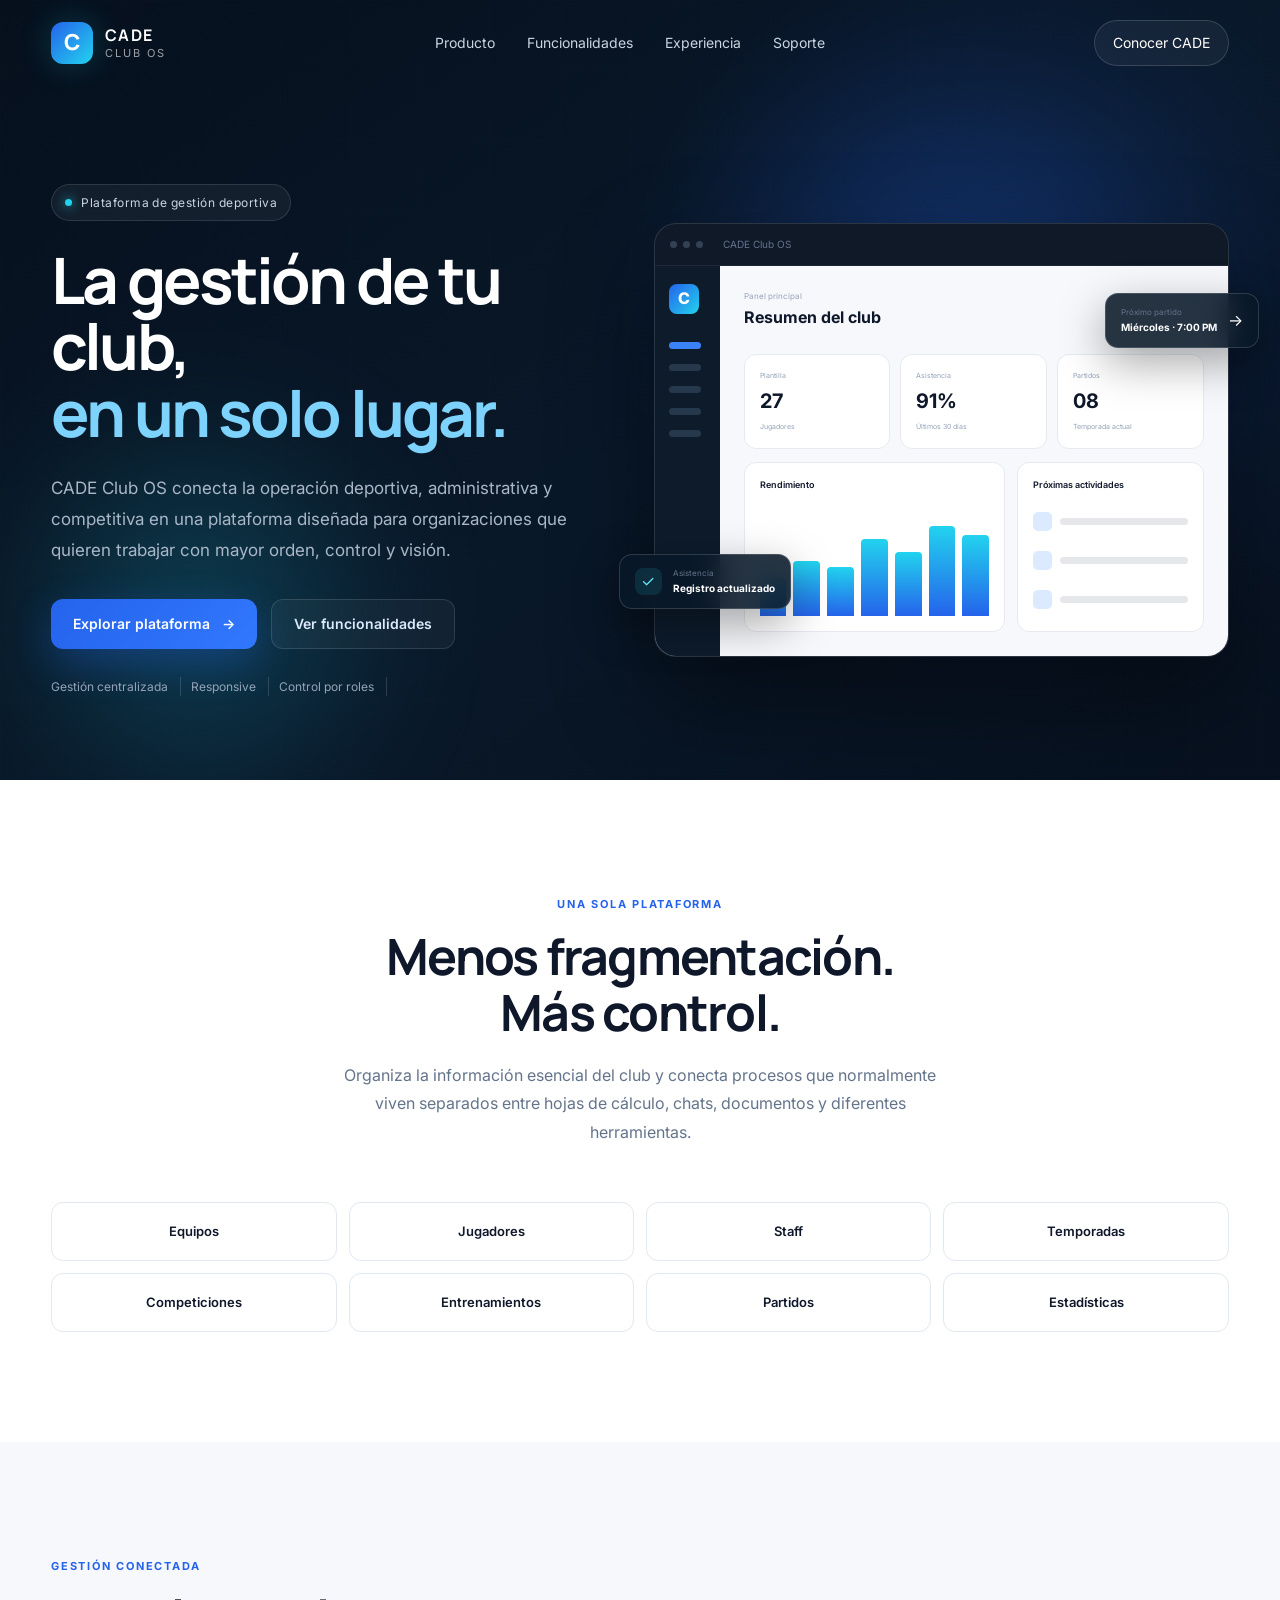
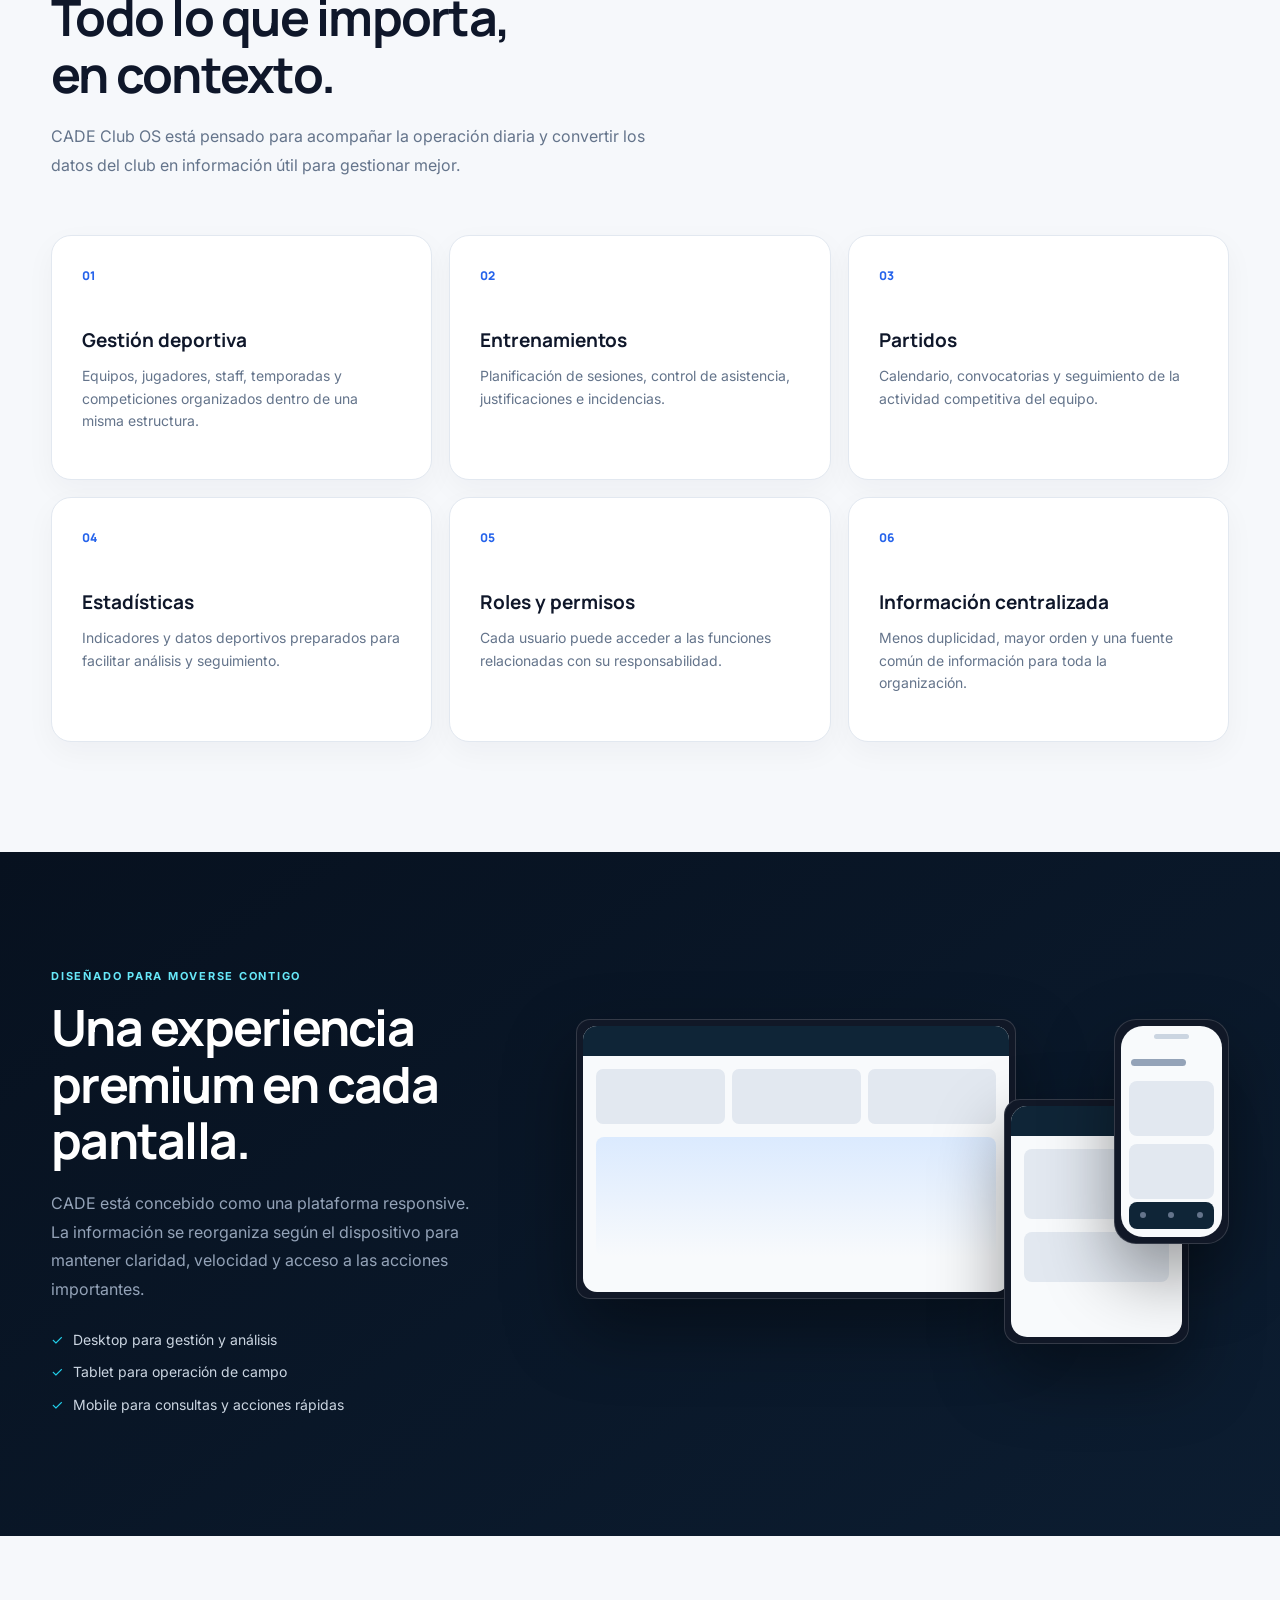
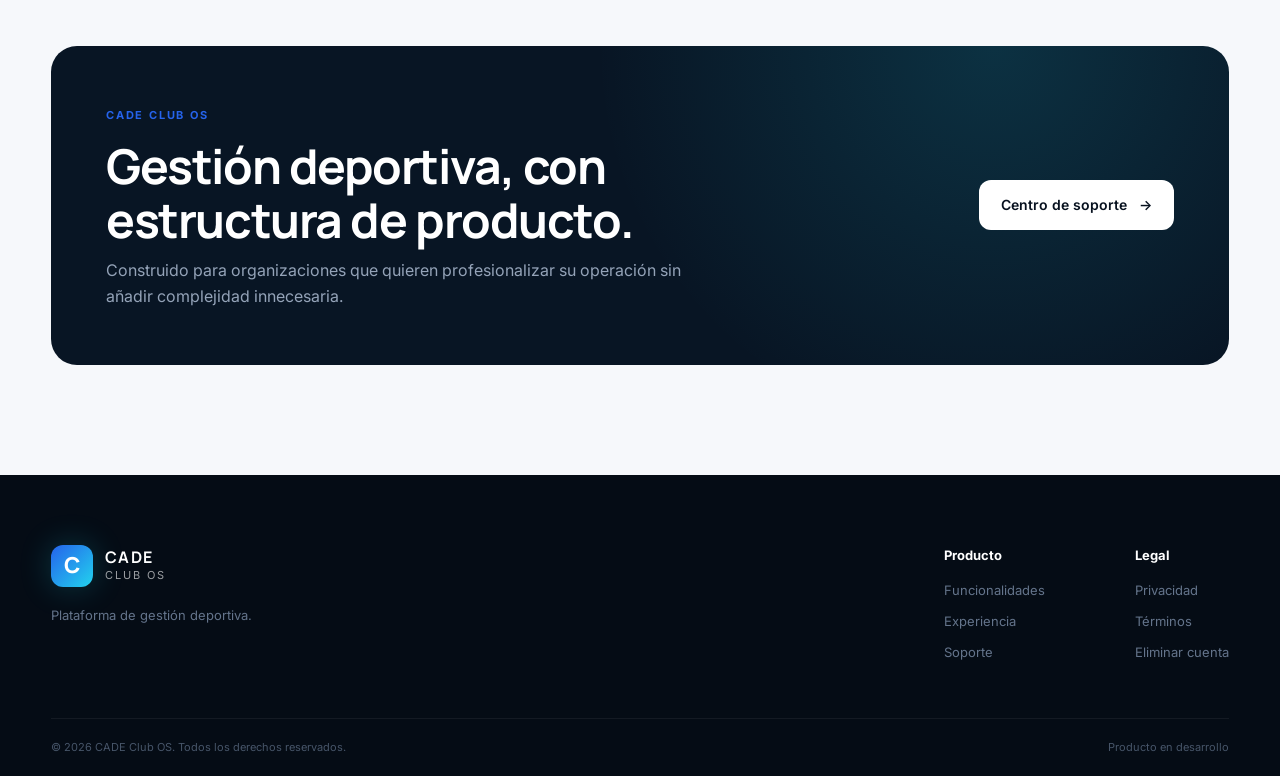
==== index.html @ 205da571 "Create CADE Club OS premium responsive landing page" ====
<!DOCTYPE html>
<html lang="es">

<head>
  <meta charset="UTF-8">
  <meta name="viewport" content="width=device-width, initial-scale=1.0">

  <title>CADE Club OS | Gestión deportiva profesional</title>

  <meta
    name="description"
    content="CADE Club OS centraliza la gestión deportiva, administrativa y operativa de tu club en una sola plataforma."
  >

  <meta name="theme-color" content="#07111F">

  <link rel="preconnect" href="https://fonts.googleapis.com">
  <link rel="preconnect" href="https://fonts.gstatic.com" crossorigin>

  <link
    href="https://fonts.googleapis.com/css2?family=Inter:wght@400;500;600;700&family=Manrope:wght@600;700;800&display=swap"
    rel="stylesheet"
  >

  <link rel="stylesheet" href="assets/css/styles.css">
</head>

<body>

<header class="header">
  <div class="container navbar">

    <a href="index.html" class="brand">
      <div class="brand-icon">C</div>

      <div class="brand-text">
        <strong>CADE</strong>
        <span>Club OS</span>
      </div>
    </a>

    <nav class="nav">
      <a href="#producto">Producto</a>
      <a href="#funciones">Funcionalidades</a>
      <a href="#experiencia">Experiencia</a>
      <a href="support.html">Soporte</a>
    </nav>

    <a href="#producto" class="nav-button">
      Conocer CADE
    </a>

  </div>
</header>

<main>

<section class="hero">

  <div class="hero-glow glow-one"></div>
  <div class="hero-glow glow-two"></div>

  <div class="container hero-grid">

    <div class="hero-copy">

      <div class="badge">
        <span></span>
        Plataforma de gestión deportiva
      </div>

      <h1>
        La gestión de tu club,
        <span>en un solo lugar.</span>
      </h1>

      <p>
        CADE Club OS conecta la operación deportiva,
        administrativa y competitiva en una plataforma
        diseñada para organizaciones que quieren trabajar
        con mayor orden, control y visión.
      </p>

      <div class="hero-actions">

        <a href="#producto" class="button primary">
          Explorar plataforma
          <span>→</span>
        </a>

        <a href="#funciones" class="button secondary">
          Ver funcionalidades
        </a>

      </div>

      <div class="hero-tags">
        <span>Gestión centralizada</span>
        <span>Responsive</span>
        <span>Control por roles</span>
      </div>

    </div>

    <div class="product-preview">

      <div class="preview-window">

        <div class="preview-topbar">
          <div class="window-controls">
            <i></i>
            <i></i>
            <i></i>
          </div>

          <span>CADE Club OS</span>
        </div>

        <div class="preview-app">

          <aside class="preview-sidebar">

            <div class="preview-logo">C</div>

            <span class="preview-nav active"></span>
            <span class="preview-nav"></span>
            <span class="preview-nav"></span>
            <span class="preview-nav"></span>
            <span class="preview-nav"></span>

          </aside>

          <section class="preview-content">

            <div class="preview-header">

              <div>
                <small>Panel principal</small>
                <strong>Resumen del club</strong>
              </div>

              <div class="preview-avatar"></div>

            </div>

            <div class="metrics">

              <article>
                <small>Plantilla</small>
                <strong>27</strong>
                <span>Jugadores</span>
              </article>

              <article>
                <small>Asistencia</small>
                <strong>91%</strong>
                <span>Últimos 30 días</span>
              </article>

              <article>
                <small>Partidos</small>
                <strong>08</strong>
                <span>Temporada actual</span>
              </article>

            </div>

            <div class="preview-panels">

              <article class="chart-panel">

                <div class="panel-title">
                  Rendimiento
                </div>

                <div class="chart-bars">
                  <i style="height:35%"></i>
                  <i style="height:50%"></i>
                  <i style="height:45%"></i>
                  <i style="height:70%"></i>
                  <i style="height:58%"></i>
                  <i style="height:82%"></i>
                  <i style="height:74%"></i>
                </div>

              </article>

              <article class="activity-panel">

                <div class="panel-title">
                  Próximas actividades
                </div>

                <div class="activity-line">
                  <span></span>
                  <div></div>
                </div>

                <div class="activity-line">
                  <span></span>
                  <div></div>
                </div>

                <div class="activity-line">
                  <span></span>
                  <div></div>
                </div>

              </article>

            </div>

          </section>

        </div>

      </div>

      <div class="floating-card floating-one">

        <div class="floating-check">✓</div>

        <div>
          <small>Asistencia</small>
          <strong>Registro actualizado</strong>
        </div>

      </div>

      <div class="floating-card floating-two">

        <div>
          <small>Próximo partido</small>
          <strong>Miércoles · 7:00 PM</strong>
        </div>

        <span>→</span>

      </div>

    </div>

  </div>

</section>

<section class="section light-section" id="producto">

  <div class="container">

    <div class="section-heading center">

      <span class="eyebrow">
        UNA SOLA PLATAFORMA
      </span>

      <h2>
        Menos fragmentación.<br>
        Más control.
      </h2>

      <p>
        Organiza la información esencial del club y conecta
        procesos que normalmente viven separados entre hojas
        de cálculo, chats, documentos y diferentes herramientas.
      </p>

    </div>

    <div class="module-grid">

      <span>Equipos</span>
      <span>Jugadores</span>
      <span>Staff</span>
      <span>Temporadas</span>
      <span>Competiciones</span>
      <span>Entrenamientos</span>
      <span>Partidos</span>
      <span>Estadísticas</span>

    </div>

  </div>

</section>

<section class="section soft-section" id="funciones">

  <div class="container">

    <div class="section-heading">

      <span class="eyebrow">
        GESTIÓN CONECTADA
      </span>

      <h2>
        Todo lo que importa,<br>
        en contexto.
      </h2>

      <p>
        CADE Club OS está pensado para acompañar
        la operación diaria y convertir los datos del club
        en información útil para gestionar mejor.
      </p>

    </div>

    <div class="features">

      <article class="feature">
        <div class="feature-number">01</div>
        <h3>Gestión deportiva</h3>
        <p>
          Equipos, jugadores, staff, temporadas y competiciones
          organizados dentro de una misma estructura.
        </p>
      </article>

      <article class="feature">
        <div class="feature-number">02</div>
        <h3>Entrenamientos</h3>
        <p>
          Planificación de sesiones, control de asistencia,
          justificaciones e incidencias.
        </p>
      </article>

      <article class="feature">
        <div class="feature-number">03</div>
        <h3>Partidos</h3>
        <p>
          Calendario, convocatorias y seguimiento
          de la actividad competitiva del equipo.
        </p>
      </article>


      <article class="feature">
        <div class="feature-number">04</div>
        <h3>Estadísticas</h3>
        <p>
          Indicadores y datos deportivos preparados
          para facilitar análisis y seguimiento.
        </p>
      </article>

      <article class="feature">
        <div class="feature-number">05</div>
        <h3>Roles y permisos</h3>
        <p>
          Cada usuario puede acceder a las funciones
          relacionadas con su responsabilidad.
        </p>
      </article>

      <article class="feature">
        <div class="feature-number">06</div>
        <h3>Información centralizada</h3>
        <p>
          Menos duplicidad, mayor orden y una fuente
          común de información para toda la organización.
        </p>
      </article>

    </div>

  </div>

</section>

<section class="section responsive-section" id="experiencia">

  <div class="container responsive-grid">

    <div class="section-heading dark-heading">

      <span class="eyebrow">
        DISEÑADO PARA MOVERSE CONTIGO
      </span>

      <h2>
        Una experiencia premium
        en cada pantalla.
      </h2>

      <p>
        CADE está concebido como una plataforma responsive.
        La información se reorganiza según el dispositivo
        para mantener claridad, velocidad y acceso
        a las acciones importantes.
      </p>

      <ul class="device-list">
        <li>Desktop para gestión y análisis</li>
        <li>Tablet para operación de campo</li>
        <li>Mobile para consultas y acciones rápidas</li>
      </ul>

    </div>

    <div class="devices">

      <div class="device laptop">
        <div class="screen">

          <div class="screen-top"></div>

          <div class="screen-cards">
            <span></span>
            <span></span>
            <span></span>
          </div>

          <div class="screen-chart"></div>

        </div>
      </div>


      <div class="device tablet">
        <div class="screen">

          <div class="screen-top"></div>

          <div class="tablet-block"></div>
          <div class="tablet-block small"></div>

        </div>
      </div>

      <div class="device phone">
        <div class="screen">

          <div class="phone-notch"></div>

          <div class="phone-title"></div>

          <div class="phone-card"></div>
          <div class="phone-card"></div>

          <div class="phone-nav">
            <i></i>
            <i></i>
            <i></i>
          </div>

        </div>
      </div>

    </div>

  </div>

</section>

<section class="section final-section">

  <div class="container final-card">

    <div>

      <span class="eyebrow">
        CADE CLUB OS
      </span>

      <h2>
        Gestión deportiva,
        con estructura de producto.
      </h2>

      <p>
        Construido para organizaciones que quieren
        profesionalizar su operación sin añadir
        complejidad innecesaria.
      </p>

    </div>

    <a href="support.html" class="button white">
      Centro de soporte
      <span>→</span>
    </a>

  </div>

</section>

</main>


<footer class="footer">

  <div class="container footer-main">

    <div>

      <a href="index.html" class="brand footer-brand">

        <div class="brand-icon">C</div>

        <div class="brand-text">
          <strong>CADE</strong>
          <span>Club OS</span>
        </div>

      </a>

      <p>
        Plataforma de gestión deportiva.
      </p>

    </div>

    <div class="footer-links">

      <div>
        <strong>Producto</strong>

        <a href="#funciones">
          Funcionalidades
        </a>

        <a href="#experiencia">
          Experiencia
        </a>

        <a href="support.html">
          Soporte
        </a>
      </div>

      <div>
        <strong>Legal</strong>

        <a href="privacy.html">
          Privacidad
        </a>

        <a href="terms.html">
          Términos
        </a>

        <a href="delete-account.html">
          Eliminar cuenta
        </a>
      </div>

    </div>

  </div>

  <div class="container footer-bottom">

    <span>
      © <span id="year"></span> CADE Club OS.
      Todos los derechos reservados.
    </span>

    <span>
      Producto en desarrollo
    </span>

  </div>

</footer>


<script src="assets/js/main.js"></script>

</body>
</html>
---- assets/css/styles.css ----
:root {
  --navy: #07111f;
  --navy-2: #0b1728;
  --navy-3: #101f33;

  --blue: #2563eb;
  --blue-light: #3b82f6;
  --cyan: #22d3ee;

  --white: #ffffff;

  --bg: #f7f9fc;
  --bg-soft: #eef3f8;

  --text: #0f172a;
  --muted: #64748b;

  --border: #e2e8f0;

  --container: 1180px;
  --radius: 20px;
}

* {
  box-sizing: border-box;
  margin: 0;
  padding: 0;
}

html {
  scroll-behavior: smooth;
}

body {
  font-family: Inter, sans-serif;
  background: var(--bg);
  color: var(--text);
  line-height: 1.6;
}

a {
  color: inherit;
  text-decoration: none;
}

.container {
  width: min(92%, var(--container));
  margin: 0 auto;
}

.header {
  position: absolute;
  top: 0;
  left: 0;
  width: 100%;
  z-index: 20;
}

.navbar {
  height: 86px;
  display: flex;
  align-items: center;
  justify-content: space-between;
}

.brand {
  display: flex;
  align-items: center;
  gap: 12px;
}

.brand-icon {
  width: 42px;
  height: 42px;
  display: grid;
  place-items: center;
  border-radius: 12px;
  font-family: Manrope, sans-serif;
  font-size: 22px;
  font-weight: 800;
  color: white;
  background: linear-gradient(135deg, var(--blue), var(--cyan));
  box-shadow: 0 0 32px rgba(34, 211, 238, .22);
}

.brand-text {
  display: flex;
  flex-direction: column;
  line-height: 1.05;
}

.brand-text strong {
  font-family: Manrope, sans-serif;
  letter-spacing: .08em;
}

.brand-text span {
  margin-top: 4px;
  font-size: 11px;
  letter-spacing: .18em;
  text-transform: uppercase;
  opacity: .6;
}

.header .brand {
  color: white;
}

.nav {
  display: flex;
  align-items: center;
  gap: 32px;
  color: #cbd5e1;
  font-size: 14px;
}

.nav a {
  transition: color .2s ease;
}

.nav a:hover {
  color: white;
}

.nav-button {
  padding: 11px 18px;
  border: 1px solid rgba(255,255,255,.15);
  border-radius: 999px;
  color: white;
  background: rgba(255,255,255,.05);
  backdrop-filter: blur(10px);
  font-size: 14px;
}

.hero {
  position: relative;
  min-height: 780px;
  display: flex;
  align-items: center;
  overflow: hidden;
  padding-top: 100px;
  color: white;
  background:
    radial-gradient(
      circle at 80% 40%,
      rgba(37,99,235,.13),
      transparent 36%
    ),
    linear-gradient(
      145deg,
      #06101d 0%,
      #091829 55%,
      #07111f 100%
    );
}

.hero::before {
  content: "";
  position: absolute;
  inset: 0;
  opacity: .09;
  background-image:
    linear-gradient(
      rgba(255,255,255,.06) 1px,
      transparent 1px
    ),
    linear-gradient(
      90deg,
      rgba(255,255,255,.06) 1px,
      transparent 1px
    );
  background-size: 70px 70px;
}

.hero-glow {
  position: absolute;
  border-radius: 50%;
  filter: blur(90px);
  opacity: .25;
}

.glow-one {
  width: 400px;
  height: 400px;
  right: 10%;
  top: 15%;
  background: var(--blue);
}

.glow-two {
  width: 260px;
  height: 260px;
  left: 5%;
  bottom: 5%;
  background: var(--cyan);
}

.hero-grid {
  position: relative;
  z-index: 2;
  display: grid;
  grid-template-columns: 1fr 1.08fr;
  gap: 70px;
  align-items: center;
}

.badge {
  width: fit-content;
  display: flex;
  align-items: center;
  gap: 9px;
  margin-bottom: 26px;
  padding: 8px 13px;
  border: 1px solid rgba(255,255,255,.12);
  border-radius: 999px;
  background: rgba(255,255,255,.05);
  color: #cbd5e1;
  font-size: 12px;
  letter-spacing: .04em;
}

.badge span {
  width: 7px;
  height: 7px;
  border-radius: 50%;
  background: var(--cyan);
  box-shadow: 0 0 12px var(--cyan);
}

.hero h1 {
  max-width: 650px;
  font-family: Manrope, sans-serif;
  font-size: clamp(44px, 5vw, 72px);
  line-height: 1.04;
  letter-spacing: -.045em;
}

.hero h1 span {
  display: block;
  color: #7dd3fc;
}

.hero-copy > p {
  max-width: 610px;
  margin-top: 27px;
  color: #a9b7c8;
  font-size: 17px;
  line-height: 1.8;
}

.hero-actions {
  display: flex;
  gap: 14px;
  margin-top: 34px;
}

.button {
  min-height: 50px;
  display: inline-flex;
  align-items: center;
  justify-content: center;
  gap: 12px;
  padding: 0 22px;
  border-radius: 12px;
  font-size: 14px;
  font-weight: 600;
  transition: .25s ease;
}

.button.primary {
  color: white;
  background: linear-gradient(135deg, var(--blue), #3178ff);
  box-shadow: 0 14px 40px rgba(37,99,235,.32);
}

.button.primary:hover {
  transform: translateY(-2px);
}

.button.secondary {
  color: #dbeafe;
  border: 1px solid rgba(255,255,255,.12);
  background: rgba(255,255,255,.04);
}

.hero-tags {
  display: flex;
  flex-wrap: wrap;
  gap: 10px;
  margin-top: 28px;
}

.hero-tags span {
  padding-right: 12px;
  border-right: 1px solid rgba(255,255,255,.15);
  color: #94a3b8;
  font-size: 12px;
}

.product-preview {
  position: relative;
}

.preview-window {
  overflow: hidden;
  border: 1px solid rgba(255,255,255,.12);
  border-radius: 22px;
  background: #0f1928;
  box-shadow: 0 40px 100px rgba(0,0,0,.45);
}

.preview-topbar {
  height: 42px;
  display: flex;
  align-items: center;
  border-bottom: 1px solid rgba(255,255,255,.06);
  color: #64748b;
  font-size: 10px;
}

.window-controls {
  display: flex;
  gap: 6px;
  margin-left: 15px;
  margin-right: 20px;
}

.window-controls i {
  width: 7px;
  height: 7px;
  border-radius: 50%;
  background: #334155;
}

.preview-app {
  display: flex;
  min-height: 390px;
  background: #f6f8fb;
}

.preview-sidebar {
  width: 65px;
  padding: 18px 14px;
  background: #0d1b2b;
}

.preview-logo {
  width: 30px;
  height: 30px;
  display: grid;
  place-items: center;
  margin-bottom: 28px;
  border-radius: 8px;
  color: white;
  font-weight: 800;
  background: linear-gradient(135deg, var(--blue), var(--cyan));
}

.preview-nav {
  display: block;
  width: 32px;
  height: 7px;
  margin: 15px 0;
  border-radius: 5px;
  background: #26384b;
}

.preview-nav.active {
  background: #3b82f6;
}

.preview-content {
  flex: 1;
  padding: 24px;
  color: var(--text);
}

.preview-header {
  display: flex;
  align-items: center;
  justify-content: space-between;
}

.preview-header small {
  display: block;
  color: #94a3b8;
  font-size: 8px;
}

.preview-header strong {
  display: block;
  margin-top: 2px;
  font-size: 16px;
}

.preview-avatar {
  width: 27px;
  height: 27px;
  border-radius: 50%;
  background: #dbeafe;
}

.metrics {
  display: grid;
  grid-template-columns: repeat(3, 1fr);
  gap: 10px;
  margin-top: 24px;
}

.metrics article {
  padding: 15px;
  border: 1px solid #e6eaf0;
  border-radius: 12px;
  background: white;
}

.metrics small,
.metrics span {
  display: block;
  color: #94a3b8;
  font-size: 7px;
}

.metrics strong {
  display: block;
  margin: 4px 0;
  font-size: 20px;
}

.preview-panels {
  display: grid;
  grid-template-columns: 1.4fr 1fr;
  gap: 12px;
  margin-top: 13px;
}

.preview-panels article {
  min-height: 170px;
  padding: 15px;
  border: 1px solid #e6eaf0;
  border-radius: 12px;
  background: white;
}

.panel-title {
  font-size: 9px;
  font-weight: 600;
}

.chart-bars {
  height: 110px;
  display: flex;
  align-items: end;
  gap: 7px;
  margin-top: 14px;
}

.chart-bars i {
  flex: 1;
  border-radius: 4px 4px 0 0;
  background: linear-gradient(to top, #2563eb, #22d3ee);
}

.activity-line {
  display: flex;
  align-items: center;
  gap: 8px;
  margin-top: 20px;
}

.activity-line span {
  width: 19px;
  height: 19px;
  border-radius: 5px;
  background: #dbeafe;
}

.activity-line div {
  flex: 1;
  height: 7px;
  border-radius: 5px;
  background: #e5e7eb;
}

.floating-card {
  position: absolute;
  display: flex;
  align-items: center;
  gap: 11px;
  padding: 12px 15px;
  border: 1px solid rgba(255,255,255,.15);
  border-radius: 13px;
  background: rgba(10,24,40,.88);
  backdrop-filter: blur(14px);
  box-shadow: 0 15px 45px rgba(0,0,0,.35);
}

.floating-card small {
  display: block;
  color: #64748b;
  font-size: 8px;
}

.floating-card strong {
  display: block;
  font-size: 10px;
}

.floating-check {
  width: 27px;
  height: 27px;
  display: grid;
  place-items: center;
  border-radius: 8px;
  color: #67e8f9;
  background: rgba(34,211,238,.12);
}

.floating-one {
  left: -35px;
  bottom: 48px;
}

.floating-two {
  right: -30px;
  top: 70px;
}

.section {
  padding: 110px 0;
}

.light-section {
  background: white;
}

.soft-section {
  background: #f6f8fb;
}

.section-heading {
  max-width: 620px;
}

.section-heading.center {
  margin: 0 auto;
  text-align: center;
}

.eyebrow {
  display: inline-block;
  margin-bottom: 14px;
  color: var(--blue);
  font-size: 11px;
  font-weight: 700;
  letter-spacing: .16em;
}

.section-heading h2 {
  font-family: Manrope, sans-serif;
  font-size: clamp(35px, 4vw, 50px);
  line-height: 1.13;
  letter-spacing: -.035em;
}

.section-heading p {
  margin-top: 20px;
  color: var(--muted);
  font-size: 16px;
  line-height: 1.8;
}

.module-grid {
  display: grid;
  grid-template-columns: repeat(4, 1fr);
  gap: 12px;
  margin-top: 55px;
}

.module-grid span {
  padding: 18px;
  border: 1px solid var(--border);
  border-radius: 12px;
  background: white;
  text-align: center;
  font-size: 13px;
  font-weight: 600;
  transition: .25s ease;
}

.module-grid span:hover {
  transform: translateY(-2px);
  border-color: #cbd5e1;
  box-shadow: 0 10px 25px rgba(15,23,42,.06);
}

.features {
  display: grid;
  grid-template-columns: repeat(3, 1fr);
  gap: 17px;
  margin-top: 55px;
}

.feature {
  min-height: 245px;
  padding: 30px;
  border: 1px solid var(--border);
  border-radius: var(--radius);
  background: white;
  box-shadow: 0 10px 30px rgba(15,23,42,.04);
  transition: .25s ease;
}

.feature:hover {
  transform: translateY(-3px);
  box-shadow: 0 18px 45px rgba(15,23,42,.08);
}

.feature-number {
  margin-bottom: 40px;
  color: var(--blue);
  font-family: Manrope, sans-serif;
  font-size: 12px;
  font-weight: 800;
}

.feature h3 {
  margin-bottom: 10px;
  font-family: Manrope, sans-serif;
  font-size: 19px;
}

.feature p {
  color: var(--muted);
  font-size: 14px;
}

.responsive-section {
  overflow: hidden;
  color: white;
  background: linear-gradient(
    145deg,
    #07111f,
    #0c1d31
  );
}

.responsive-grid {
  display: grid;
  grid-template-columns: .8fr 1.2fr;
  gap: 90px;
  align-items: center;
}

.dark-heading .eyebrow {
  color: #67e8f9;
}

.dark-heading p {
  color: #94a3b8;
}

.device-list {
  margin-top: 25px;
  list-style: none;
}

.device-list li {
  margin: 10px 0;
  color: #cbd5e1;
  font-size: 14px;
}

.device-list li::before {
  content: "✓";
  margin-right: 10px;
  color: #22d3ee;
}

.devices {
  position: relative;
  min-height: 430px;
}

.device {
  position: absolute;
  border: 1px solid rgba(255,255,255,.15);
  background: #111827;
  box-shadow: 0 30px 70px rgba(0,0,0,.4);
}

.device .screen {
  position: absolute;
  inset: 6px;
  overflow: hidden;
  border-radius: inherit;
  background: #f8fafc;
}

.laptop {
  width: 440px;
  height: 280px;
  left: 0;
  top: 40px;
  border-radius: 14px;
}

.tablet {
  width: 185px;
  height: 245px;
  right: 40px;
  top: 120px;
  border-radius: 16px;
}

.phone {
  width: 115px;
  height: 225px;
  right: 0;
  top: 40px;
  border-radius: 22px;
}

.screen-top {
  height: 30px;
  background: #0f2537;
}

.screen-cards {
  display: flex;
  gap: 7px;
  padding: 13px;
}

.screen-cards span {
  flex: 1;
  height: 55px;
  border-radius: 7px;
  background: #e2e8f0;
}

.screen-chart {
  height: 120px;
  margin: 0 13px;
  border-radius: 8px;
  background: linear-gradient(
    180deg,
    #dbeafe,
    #f8fafc
  );
}

.tablet-block {
  height: 70px;
  margin: 13px;
  border-radius: 8px;
  background: #e2e8f0;
}

.tablet-block.small {
  height: 50px;
}

.phone-notch {
  width: 35px;
  height: 5px;
  margin: 8px auto 20px;
  border-radius: 10px;
  background: #cbd5e1;
}

.phone-title {
  width: 55px;
  height: 7px;
  margin: 0 10px 15px;
  border-radius: 5px;
  background: #94a3b8;
}

.phone-card {
  height: 55px;
  margin: 8px;
  border-radius: 8px;
  background: #e2e8f0;
}

.phone-nav {
  position: absolute;
  left: 8px;
  right: 8px;
  bottom: 8px;
  height: 27px;
  display: flex;
  align-items: center;
  justify-content: space-around;
  border-radius: 8px;
  background: #0f2537;
}

.phone-nav i {
  width: 6px;
  height: 6px;
  border-radius: 50%;
  background: #64748b;
}

.final-section {
  background: #f6f8fb;
}

.final-card {
  min-height: 300px;
  display: flex;
  align-items: center;
  justify-content: space-between;
  gap: 50px;
  padding: 55px;
  border-radius: 26px;
  color: white;
  background:
    radial-gradient(
      circle at 80% 0%,
      rgba(34,211,238,.15),
      transparent 40%
    ),
    #081524;
}

.final-card h2 {
  max-width: 650px;
  margin-bottom: 12px;
  font-family: Manrope, sans-serif;
  font-size: clamp(32px, 4vw, 48px);
  line-height: 1.12;
  letter-spacing: -.03em;
}

.final-card p {
  max-width: 600px;
  color: #94a3b8;
}

.button.white {
  background: white;
  color: var(--navy);
}

.footer {
  padding-top: 70px;
  color: #cbd5e1;
  background: #050c15;
}

.footer-main {
  display: flex;
  justify-content: space-between;
  padding-bottom: 55px;
}

.footer-brand {
  color: white;
}

.footer-main p {
  margin-top: 18px;
  color: #64748b;
  font-size: 13px;
}

.footer-links {
  display: flex;
  gap: 90px;
}

.footer-links div {
  display: flex;
  flex-direction: column;
  gap: 10px;
}

.footer-links strong {
  margin-bottom: 5px;
  color: white;
  font-size: 13px;
}

.footer-links a {
  color: #64748b;
  font-size: 13px;
}

.footer-links a:hover {
  color: white;
}

.footer-bottom {
  display: flex;
  justify-content: space-between;
  padding: 20px 0;
  border-top: 1px solid rgba(255,255,255,.06);
  color: #475569;
  font-size: 11px;
}

@media (max-width: 950px) {

  .nav {
    display: none;
  }

  .hero {
    padding-top: 150px;
    padding-bottom: 90px;
  }

  .hero-grid {
    grid-template-columns: 1fr;
    gap: 75px;
  }

  .hero-copy {
    text-align: center;
  }

  .hero-copy .badge {
    margin-left: auto;
    margin-right: auto;
  }

  .hero-copy > p {
    margin-left: auto;
    margin-right: auto;
  }

  .hero-actions,
  .hero-tags {
    justify-content: center;
  }

  .product-preview {
    width: 100%;
    max-width: 700px;
    margin: 0 auto;
  }

  .module-grid {
    grid-template-columns: repeat(2, 1fr);
  }

  .features {
    grid-template-columns: repeat(2, 1fr);
  }

  .responsive-grid {
    grid-template-columns: 1fr;
    gap: 60px;
  }

  .devices {
    width: 100%;
    max-width: 650px;
    margin: 0 auto;
  }
}

@media (max-width: 650px) {

  .navbar {
    height: 76px;
  }

  .nav-button {
    display: none;
  }

  .hero {
    min-height: auto;
    padding-top: 125px;
    padding-bottom: 75px;
  }

  .hero h1 {
    font-size: 44px;
  }

  .hero-copy > p {
    font-size: 15px;
  }

  .hero-actions {
    flex-direction: column;
  }

  .button {
    width: 100%;
  }

  .hero-tags span {
    border-right: 0;
  }

  .preview-app {
    min-height: 330px;
  }

  .preview-sidebar {
    width: 48px;
    padding: 14px 8px;
  }

  .preview-content {
    padding: 14px;
  }

  .metrics {
    grid-template-columns: repeat(2, 1fr);
  }

  .metrics article:last-child {
    display: none;
  }

  .preview-panels {
    grid-template-columns: 1fr;
  }

  .activity-panel {
    display: none;
  }

  .floating-card {
    display: none;
  }

  .section {
    padding: 80px 0;
  }

  .section-heading h2 {
    font-size: 35px;
  }

  .module-grid {
    grid-template-columns: 1fr 1fr;
  }

  .module-grid span {
    padding: 14px 8px;
    font-size: 11px;
  }

  .features {
    grid-template-columns: 1fr;
  }

  .feature {
    min-height: auto;
  }

  .feature-number {
    margin-bottom: 25px;
  }

  .devices {
    min-height: 350px;
    transform: scale(.8);
    transform-origin: top center;
  }

  .laptop {
    left: -40px;
  }

  .tablet {
    right: -25px;
  }

  .phone {
    right: -45px;
  }

  .final-card {
    flex-direction: column;
    align-items: flex-start;
    padding: 38px 28px;
  }

  .footer-main {
    flex-direction: column;
    gap: 45px;
  }

  .footer-links {
    gap: 55px;
  }

  .footer-bottom {
    flex-direction: column;
    gap: 8px;
  }
}
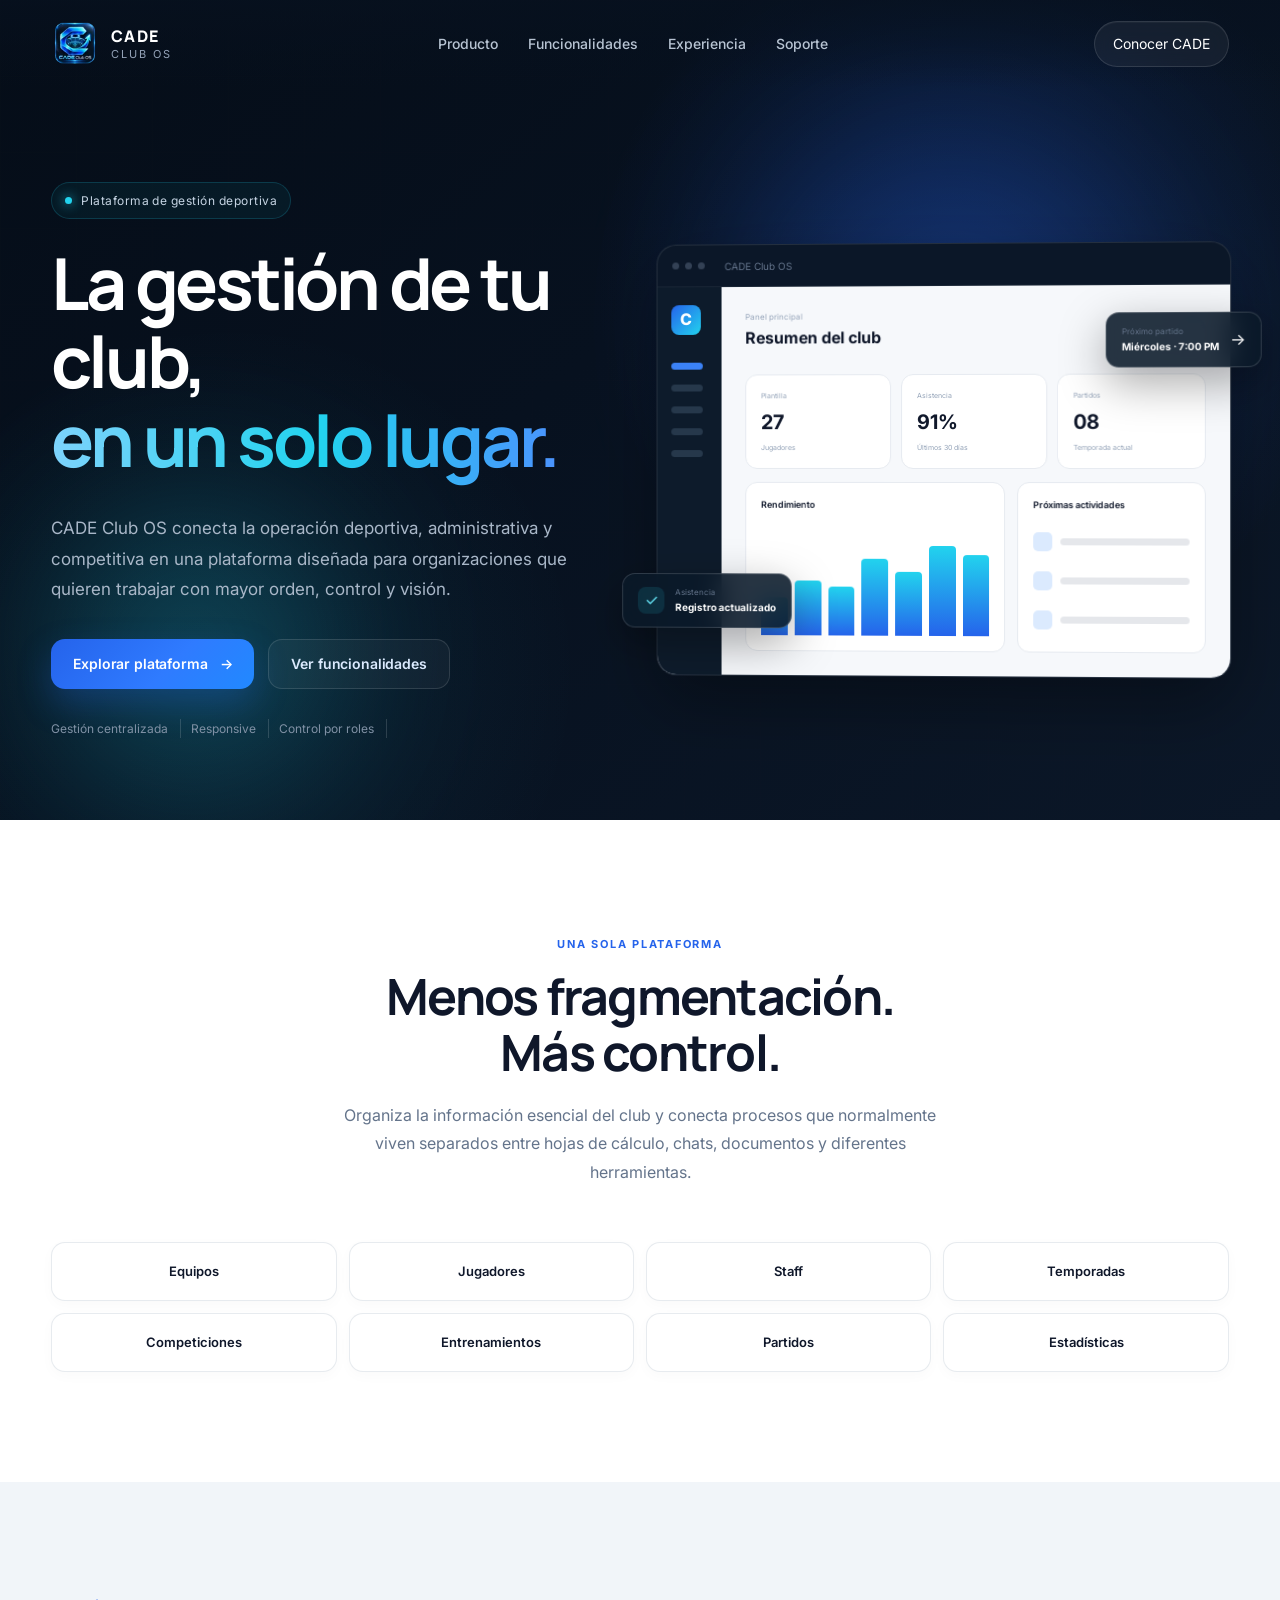
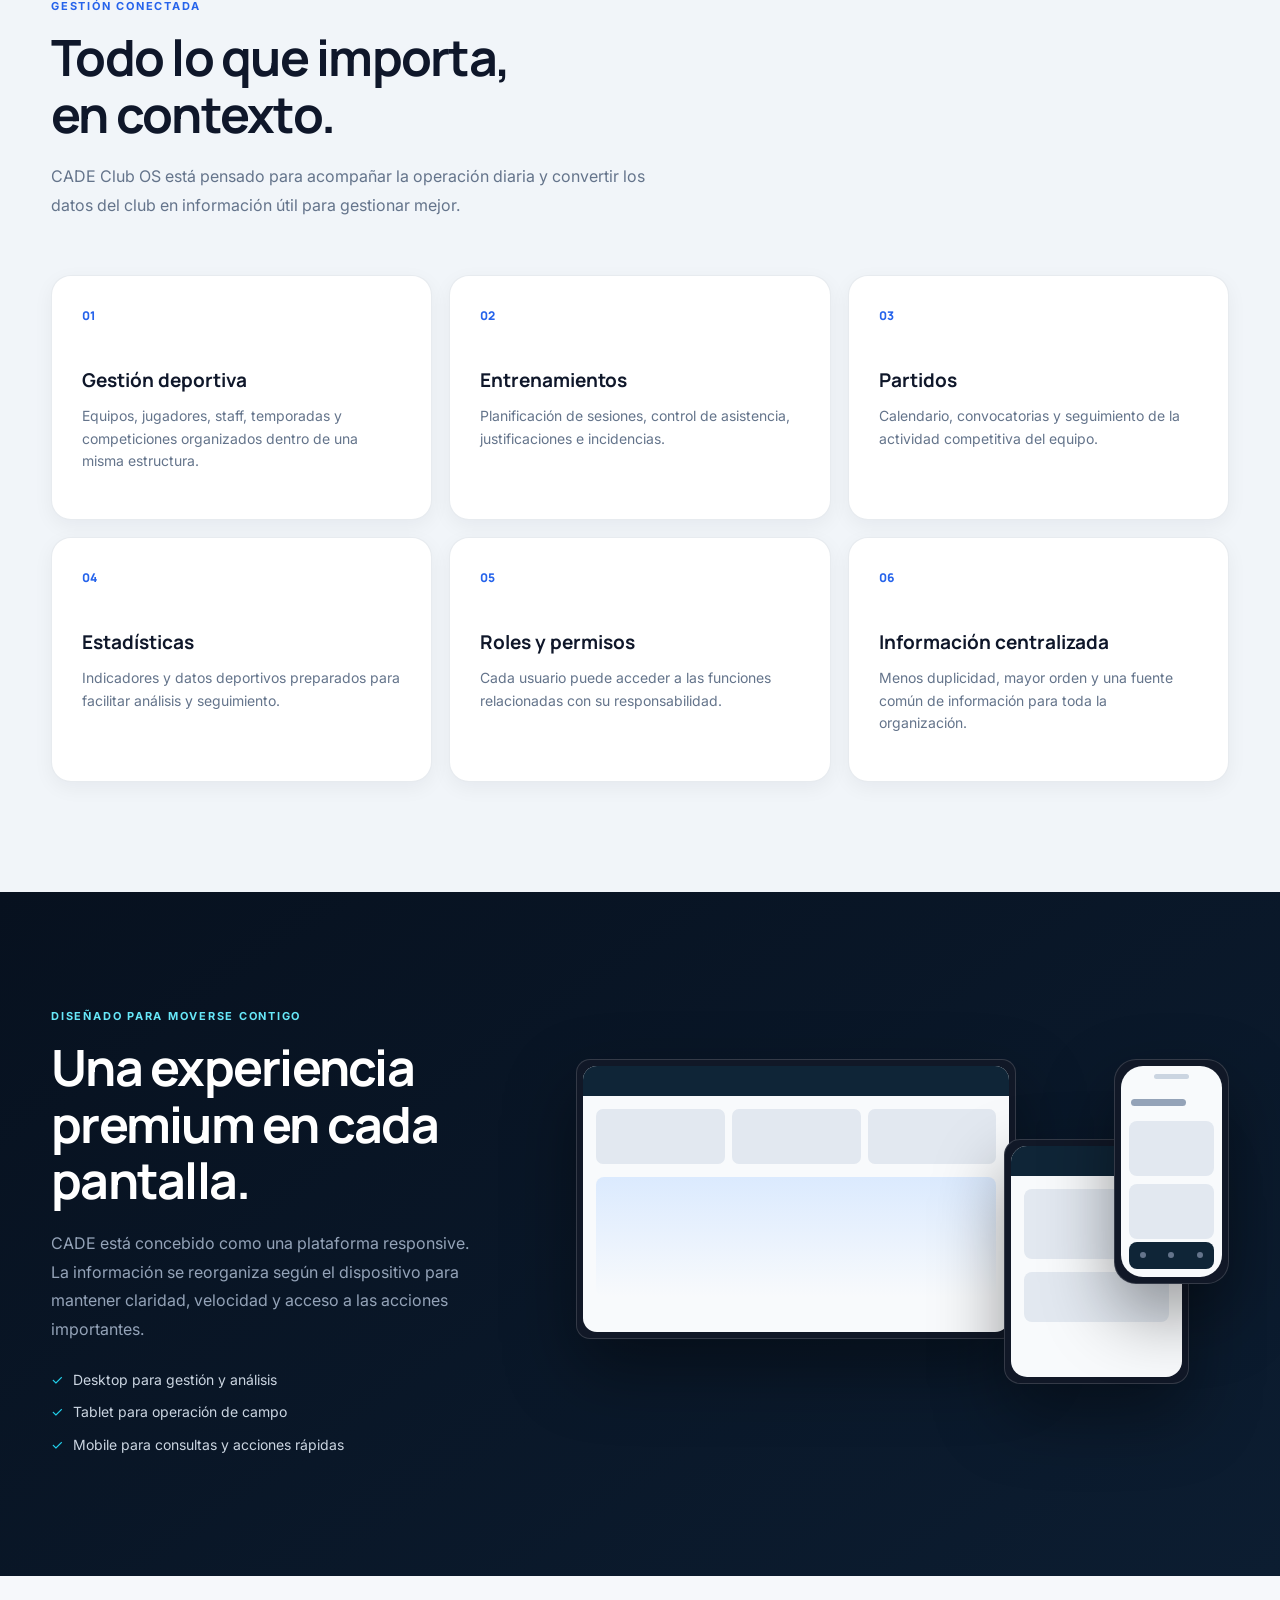
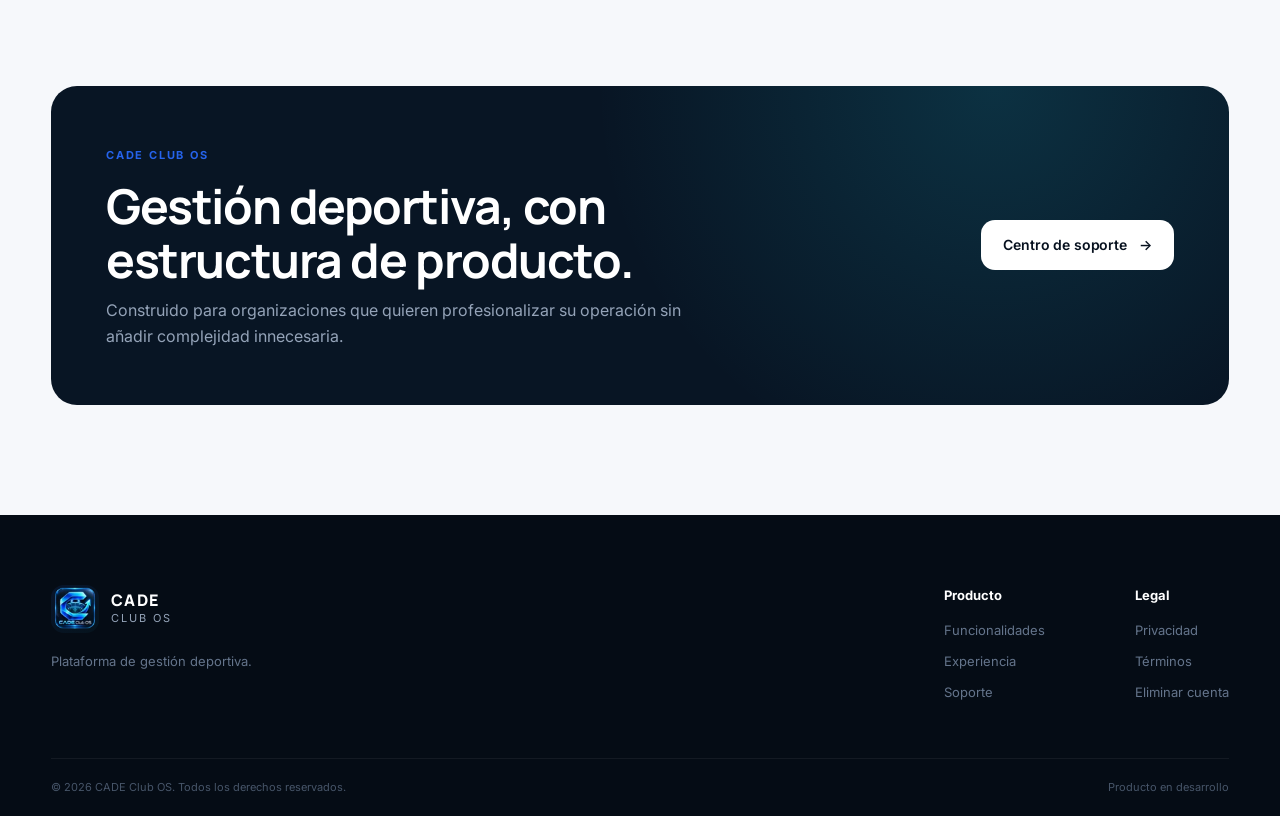
==== commit f12e48f0: "Add privacy page and integrate CADE original branding" ====
--- a/index.html
+++ b/index.html
@@ -31,7 +31,7 @@
   <div class="container navbar">
 
     <a href="index.html" class="brand">
-      <div class="brand-icon">C</div>
+      <div class="brand-icon"><img src="assets/images/cade-logo-original.webp" alt=""></div>
 
       <div class="brand-text">
         <strong>CADE</strong>
@@ -498,7 +498,7 @@
 
       <a href="index.html" class="brand footer-brand">
 
-        <div class="brand-icon">C</div>
+        <div class="brand-icon"><img src="assets/images/cade-logo-original.webp" alt=""></div>
 
         <div class="brand-text">
           <strong>CADE</strong>
--- a/assets/css/styles.css
+++ b/assets/css/styles.css
@@ -1099,3 +1099,743 @@
     gap: 8px;
   }
 }
+
+.legal-header {
+  background: #07111f;
+  border-bottom: 1px solid rgba(255,255,255,.08);
+}
+
+.legal-navbar {
+  min-height: 78px;
+  display: flex;
+  align-items: center;
+  justify-content: space-between;
+}
+
+.legal-navbar .brand {
+  color: white;
+}
+
+.back-link {
+  color: #cbd5e1;
+  font-size: 13px;
+  transition: .2s ease;
+}
+
+.back-link:hover {
+  color: white;
+}
+
+.legal-page {
+  background: #f7f9fc;
+}
+
+.legal-hero {
+  padding: 90px 0 65px;
+  color: white;
+  background:
+    radial-gradient(
+      circle at 80% 0%,
+      rgba(34,211,238,.10),
+      transparent 32%
+    ),
+    linear-gradient(
+      145deg,
+      #07111f,
+      #0b1b2d
+    );
+}
+
+.legal-container {
+  max-width: 980px;
+}
+
+.legal-hero h1 {
+  max-width: 760px;
+  font-family: Manrope, sans-serif;
+  font-size: clamp(38px, 5vw, 58px);
+  line-height: 1.08;
+  letter-spacing: -.035em;
+}
+
+.legal-hero p {
+  max-width: 680px;
+  margin-top: 18px;
+  color: #a9b7c8;
+  font-size: 16px;
+  line-height: 1.8;
+}
+
+.support-grid {
+  display: grid;
+  grid-template-columns: repeat(2, 1fr);
+  gap: 18px;
+}
+
+.support-card {
+  min-height: 220px;
+  padding: 30px;
+  border: 1px solid var(--border);
+  border-radius: 18px;
+  background: white;
+  box-shadow: 0 12px 35px rgba(15,23,42,.05);
+}
+
+.support-number {
+  display: inline-block;
+  margin-bottom: 34px;
+  color: var(--blue);
+  font-family: Manrope, sans-serif;
+  font-size: 12px;
+  font-weight: 800;
+}
+
+.support-card h2 {
+  margin-bottom: 10px;
+  font-family: Manrope, sans-serif;
+  font-size: 20px;
+}
+
+.support-card p {
+  color: var(--muted);
+  font-size: 14px;
+  line-height: 1.75;
+}
+
+.support-contact-section {
+  padding: 0 0 100px;
+  background: #f7f9fc;
+}
+
+.support-contact-card {
+  display: flex;
+  align-items: center;
+  justify-content: space-between;
+  gap: 40px;
+  padding: 42px;
+  border-radius: 22px;
+  color: white;
+  background:
+    radial-gradient(
+      circle at 85% 0%,
+      rgba(34,211,238,.12),
+      transparent 35%
+    ),
+    #081524;
+}
+
+.support-contact-card h2 {
+  margin-bottom: 10px;
+  font-family: Manrope, sans-serif;
+  font-size: 32px;
+  letter-spacing: -.025em;
+}
+
+.support-contact-card p {
+  max-width: 620px;
+  color: #94a3b8;
+  font-size: 14px;
+  line-height: 1.75;
+}
+
+.support-contact-actions {
+  display: flex;
+  flex-direction: column;
+  gap: 10px;
+  min-width: 220px;
+}
+
+.button.secondary-dark {
+  color: white;
+  background: #2563eb;
+}
+
+.button.outline-dark {
+  color: #dbeafe;
+  border: 1px solid rgba(255,255,255,.14);
+  background: rgba(255,255,255,.04);
+}
+
+@media (max-width: 760px) {
+
+  .legal-navbar {
+    min-height: 72px;
+  }
+
+  .back-link {
+    font-size: 12px;
+  }
+
+  .legal-hero {
+    padding: 72px 0 50px;
+  }
+
+  .legal-hero h1 {
+    font-size: 38px;
+  }
+
+  .support-grid {
+    grid-template-columns: 1fr;
+  }
+
+  .support-card {
+    min-height: auto;
+  }
+
+  .support-contact-card {
+    flex-direction: column;
+    align-items: flex-start;
+    padding: 30px 24px;
+  }
+
+  .support-contact-card h2 {
+    font-size: 28px;
+  }
+
+  .support-contact-actions {
+    width: 100%;
+    min-width: 0;
+  }
+
+  .support-contact-actions .button {
+    width: 100%;
+  }
+
+}
+
+/* =========================================================
+   CADE CLUB OS — BRAND SYSTEM v1
+   Premium Sports-Tech Identity
+   ========================================================= */
+
+:root {
+  /* Brand */
+  --cade-navy: #07111F;
+  --cade-surface: #0B1728;
+  --cade-surface-elevated: #102238;
+
+  --cade-blue: #2563EB;
+  --cade-blue-bright: #2F7BFF;
+  --cade-cyan: #22D3EE;
+
+  /* Neutral */
+  --cade-ice: #F7F9FC;
+  --cade-white: #FFFFFF;
+  --cade-graphite: #0F172A;
+  --cade-slate: #64748B;
+  --cade-muted: #94A3B8;
+  --cade-border: #E2E8F0;
+
+  /* Status */
+  --cade-success: #10B981;
+  --cade-warning: #F59E0B;
+  --cade-danger: #EF4444;
+  --cade-info: #0EA5E9;
+
+  /* Radius */
+  --cade-radius-sm: 10px;
+  --cade-radius-md: 14px;
+  --cade-radius-lg: 20px;
+  --cade-radius-xl: 28px;
+
+  /* Shadows */
+  --cade-shadow-sm:
+    0 6px 20px rgba(15, 23, 42, .05);
+
+  --cade-shadow-md:
+    0 16px 42px rgba(15, 23, 42, .08);
+
+  --cade-shadow-dark:
+    0 26px 70px rgba(0, 0, 0, .34);
+
+  /* Legacy mapping */
+  --navy: var(--cade-navy);
+  --navy-2: var(--cade-surface);
+  --navy-3: var(--cade-surface-elevated);
+
+  --blue: var(--cade-blue);
+  --blue-light: var(--cade-blue-bright);
+  --cyan: var(--cade-cyan);
+
+  --white: var(--cade-white);
+
+  --bg: var(--cade-ice);
+  --bg-soft: #EFF4F8;
+
+  --text: var(--cade-graphite);
+  --muted: var(--cade-slate);
+
+  --border: var(--cade-border);
+}
+
+/* =========================================================
+   CADE — TYPOGRAPHY & COMPONENT REFINEMENT
+   ========================================================= */
+
+body {
+  font-family: Inter, sans-serif;
+  background: var(--cade-ice);
+  color: var(--cade-graphite);
+  -webkit-font-smoothing: antialiased;
+  text-rendering: optimizeLegibility;
+}
+
+h1,
+h2,
+h3,
+.brand-text strong {
+  font-family: Manrope, sans-serif;
+}
+
+h1,
+h2 {
+  letter-spacing: -.035em;
+}
+
+.button {
+  border-radius: var(--cade-radius-md);
+  font-weight: 600;
+  letter-spacing: -.01em;
+  transition:
+    transform .2s ease,
+    box-shadow .2s ease,
+    background-color .2s ease,
+    border-color .2s ease;
+}
+
+.button:hover {
+  transform: translateY(-2px);
+}
+
+.button.primary {
+  background:
+    linear-gradient(
+      135deg,
+      var(--cade-blue) 0%,
+      var(--cade-blue-bright) 58%,
+      #2189FF 100%
+    );
+
+  box-shadow:
+    0 14px 34px rgba(37, 99, 235, .28);
+}
+
+.button.primary:hover {
+  box-shadow:
+    0 18px 42px rgba(37, 99, 235, .36);
+}
+
+.feature,
+.support-card {
+  border-color: rgba(148, 163, 184, .22);
+  border-radius: var(--cade-radius-lg);
+  box-shadow: var(--cade-shadow-sm);
+}
+
+.feature:hover,
+.support-card:hover {
+  border-color: rgba(37, 99, 235, .18);
+  box-shadow: var(--cade-shadow-md);
+}
+
+.module-grid span {
+  border-color: rgba(148, 163, 184, .22);
+  border-radius: var(--cade-radius-md);
+  box-shadow: 0 4px 14px rgba(15, 23, 42, .025);
+}
+
+.preview-window {
+  border-radius: var(--cade-radius-lg);
+  box-shadow: var(--cade-shadow-dark);
+}
+
+/* =========================================================
+   CADE — PREMIUM HERO & NAVIGATION
+   ========================================================= */
+
+.header {
+  background:
+    linear-gradient(
+      180deg,
+      rgba(7,17,31,.72),
+      rgba(7,17,31,0)
+    );
+}
+
+.navbar {
+  height: 88px;
+}
+
+.nav {
+  gap: 30px;
+}
+
+.nav a {
+  position: relative;
+  color: #B8C4D3;
+  font-weight: 500;
+}
+
+.nav a::after {
+  content: "";
+  position: absolute;
+  left: 0;
+  bottom: -8px;
+  width: 0;
+  height: 2px;
+  border-radius: 2px;
+  background: linear-gradient(
+    90deg,
+    var(--cade-blue),
+    var(--cade-cyan)
+  );
+  transition: width .22s ease;
+}
+
+.nav a:hover::after {
+  width: 100%;
+}
+
+.nav-button {
+  border-color: rgba(255,255,255,.12);
+  background: rgba(255,255,255,.055);
+  box-shadow:
+    inset 0 1px 0 rgba(255,255,255,.04);
+}
+
+.hero {
+  min-height: 820px;
+  background:
+    radial-gradient(
+      circle at 76% 35%,
+      rgba(37,99,235,.20),
+      transparent 34%
+    ),
+    radial-gradient(
+      circle at 18% 82%,
+      rgba(34,211,238,.08),
+      transparent 28%
+    ),
+    linear-gradient(
+      140deg,
+      #050D18 0%,
+      #07111F 45%,
+      #0B1728 100%
+    );
+}
+
+.hero::before {
+  opacity: .065;
+  background-size: 76px 76px;
+}
+
+.hero-copy {
+  max-width: 620px;
+}
+
+.badge {
+  border-color: rgba(34,211,238,.18);
+  background: rgba(34,211,238,.055);
+  color: #C6D4E3;
+}
+
+.hero h1 {
+  max-width: 700px;
+  font-size: clamp(48px, 5.6vw, 78px);
+  line-height: 1.01;
+}
+
+.hero h1 span {
+  background:
+    linear-gradient(
+      90deg,
+      #7DD3FC 0%,
+      #22D3EE 50%,
+      #4F8CFF 100%
+    );
+  -webkit-background-clip: text;
+  background-clip: text;
+  color: transparent;
+}
+
+.hero-copy > p {
+  max-width: 600px;
+  color: #A9B7C8;
+  font-size: 17px;
+}
+
+.hero-tags {
+  margin-top: 30px;
+}
+
+.hero-tags span {
+  color: #8091A5;
+}
+
+.product-preview {
+  transform: perspective(1200px) rotateY(-2deg);
+}
+
+.preview-window {
+  border-color: rgba(255,255,255,.10);
+  background: #0B1728;
+}
+
+/* =========================================================
+   CADE — BRAND MARK
+   ========================================================= */
+
+.brand-icon {
+  position: relative;
+  width: 44px;
+  height: 44px;
+  display: grid;
+  place-items: center;
+  overflow: hidden;
+
+  border-radius: 13px;
+
+  background:
+    linear-gradient(
+      145deg,
+      rgba(37,99,235,.13),
+      rgba(34,211,238,.055)
+    );
+
+  border: 1px solid rgba(125,211,252,.16);
+
+  box-shadow:
+    inset 0 1px 0 rgba(255,255,255,.05),
+    0 8px 26px rgba(37,99,235,.13);
+}
+
+.brand-icon::after {
+  content: "";
+  position: absolute;
+  inset: -40%;
+
+  background:
+    radial-gradient(
+      circle,
+      rgba(34,211,238,.16),
+      transparent 58%
+    );
+
+  pointer-events: none;
+}
+
+.brand-icon img {
+  position: relative;
+  z-index: 2;
+
+  width: 34px;
+  height: 34px;
+
+  display: block;
+  object-fit: contain;
+}
+
+.brand:hover .brand-icon {
+  border-color: rgba(34,211,238,.28);
+
+  box-shadow:
+    inset 0 1px 0 rgba(255,255,255,.06),
+    0 10px 32px rgba(37,99,235,.20);
+}
+
+.brand-text strong {
+  font-size: 16px;
+  font-weight: 800;
+}
+
+.brand-text span {
+  color: #94A3B8;
+  opacity: 1;
+}
+
+.footer-brand .brand-icon {
+  background:
+    linear-gradient(
+      145deg,
+      rgba(37,99,235,.10),
+      rgba(34,211,238,.04)
+    );
+}
+
+
+/* =========================================================
+   CADE — HERO RESPONSIVE FIX
+   ========================================================= */
+
+.hero h1 {
+  line-height: 1.08;
+  overflow: visible;
+}
+
+.hero h1 span {
+  padding-bottom: .08em;
+  line-height: 1.12;
+}
+
+@media (max-width: 650px) {
+
+  .hero h1 {
+    font-size: clamp(42px, 12vw, 54px);
+    line-height: 1.07;
+    letter-spacing: -.04em;
+  }
+
+  .hero h1 span {
+    line-height: 1.12;
+    padding-bottom: .10em;
+  }
+
+  .hero-copy {
+    overflow: visible;
+  }
+
+}
+
+/* =========================================================
+   CADE — LEGAL CONTENT SYSTEM
+   ========================================================= */
+
+.legal-status {
+  display: inline-flex;
+  align-items: center;
+  margin-top: 26px;
+  padding: 9px 14px;
+
+  border: 1px solid rgba(37,99,235,.18);
+  border-radius: 999px;
+
+  background: rgba(37,99,235,.07);
+
+  color: var(--cade-blue);
+  font-size: 12px;
+  font-weight: 700;
+  letter-spacing: .04em;
+}
+
+.legal-content {
+  max-width: 860px;
+}
+
+.legal-section {
+  position: relative;
+  padding: 38px 0;
+
+  border-bottom: 1px solid var(--cade-border);
+}
+
+.legal-section:last-child {
+  border-bottom: 0;
+}
+
+.legal-number {
+  display: inline-block;
+  margin-bottom: 12px;
+
+  color: var(--cade-blue);
+  font-family: "Manrope", sans-serif;
+  font-size: 12px;
+  font-weight: 800;
+  letter-spacing: .10em;
+}
+
+.legal-section h2 {
+  margin: 0 0 16px;
+
+  color: var(--cade-graphite);
+  font-size: clamp(22px, 3vw, 30px);
+  line-height: 1.2;
+}
+
+.legal-section p {
+  margin: 0 0 14px;
+
+  color: var(--cade-slate);
+  font-size: 16px;
+  line-height: 1.75;
+}
+
+.legal-section p:last-child {
+  margin-bottom: 0;
+}
+
+.soft-section {
+  background: #F1F5F9;
+}
+
+.light-section {
+  background: #FFFFFF;
+}
+
+@media (max-width: 760px) {
+
+  .legal-section {
+    padding: 30px 0;
+  }
+
+  .legal-section p {
+    font-size: 15px;
+    line-height: 1.7;
+  }
+
+  .legal-status {
+    font-size: 11px;
+  }
+
+}
+
+/* =========================================================
+   CADE — ORIGINAL BRAND MASTER
+   ========================================================= */
+
+.brand-icon {
+  width: 48px;
+  height: 48px;
+  padding: 0;
+
+  background: transparent;
+  border: 0;
+  box-shadow: none;
+
+  overflow: visible;
+}
+
+.brand-icon::after {
+  display: none;
+}
+
+.brand-icon img {
+  width: 48px;
+  height: 48px;
+
+  display: block;
+  object-fit: contain;
+
+  border-radius: 12px;
+}
+
+.brand:hover .brand-icon {
+  border-color: transparent;
+  box-shadow: none;
+}
+
+.footer-brand-link {
+  display: inline-flex;
+  align-items: center;
+  gap: 12px;
+
+  margin-bottom: 14px;
+
+  color: inherit;
+  text-decoration: none;
+}
+
+.footer-brand-link .brand-text {
+  display: flex;
+  flex-direction: column;
+}
+
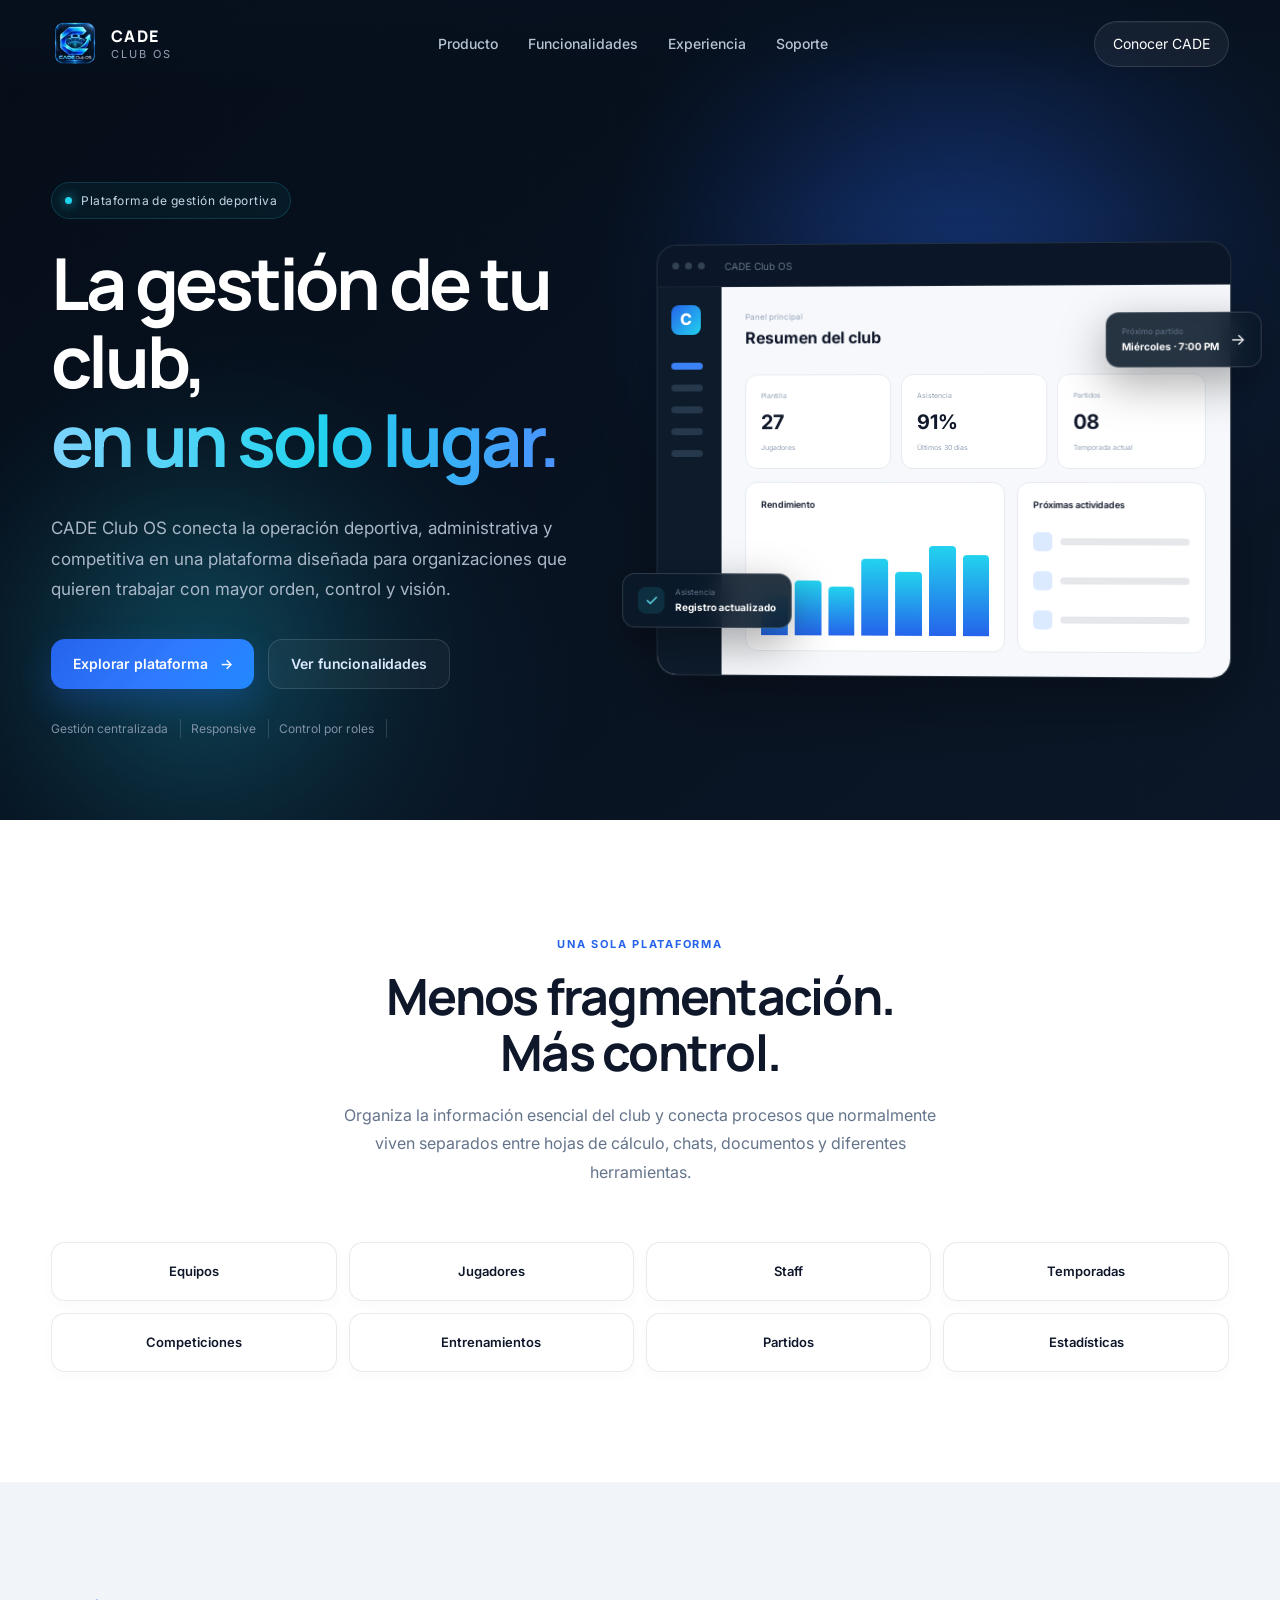
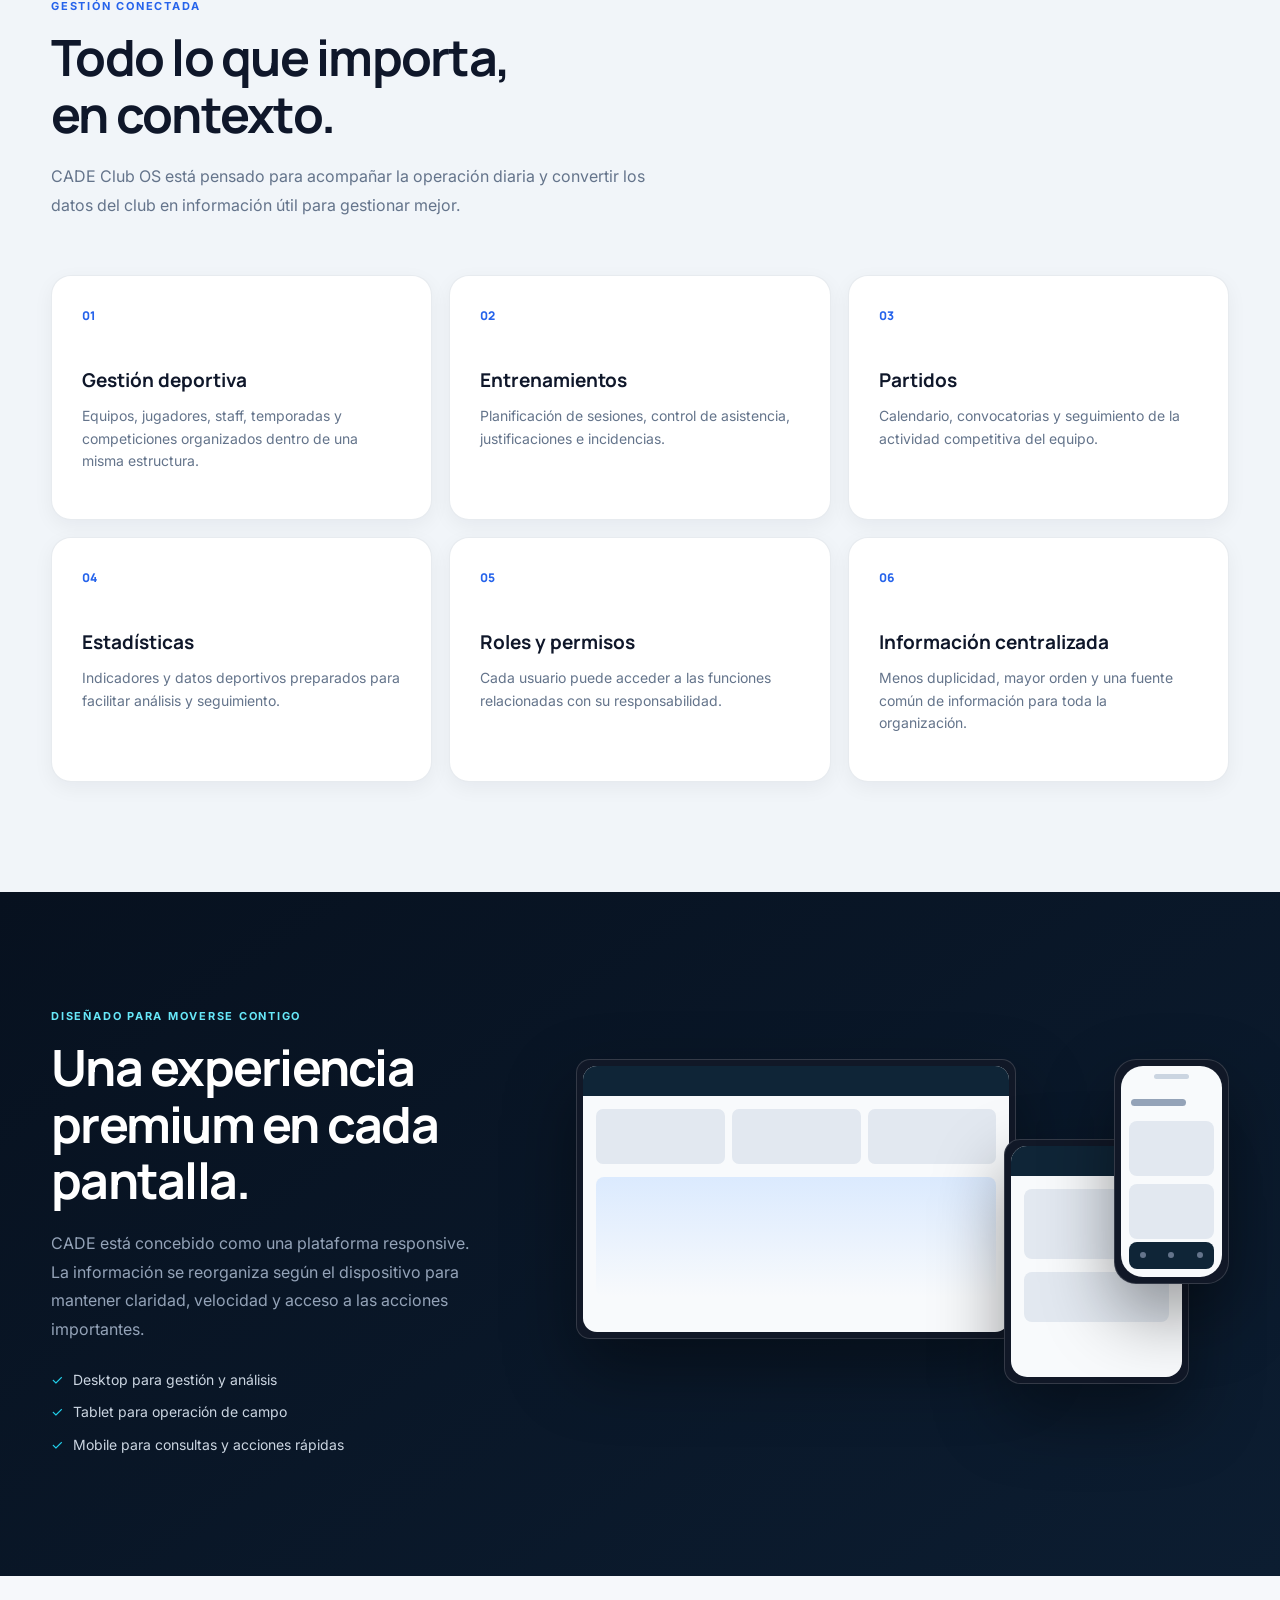
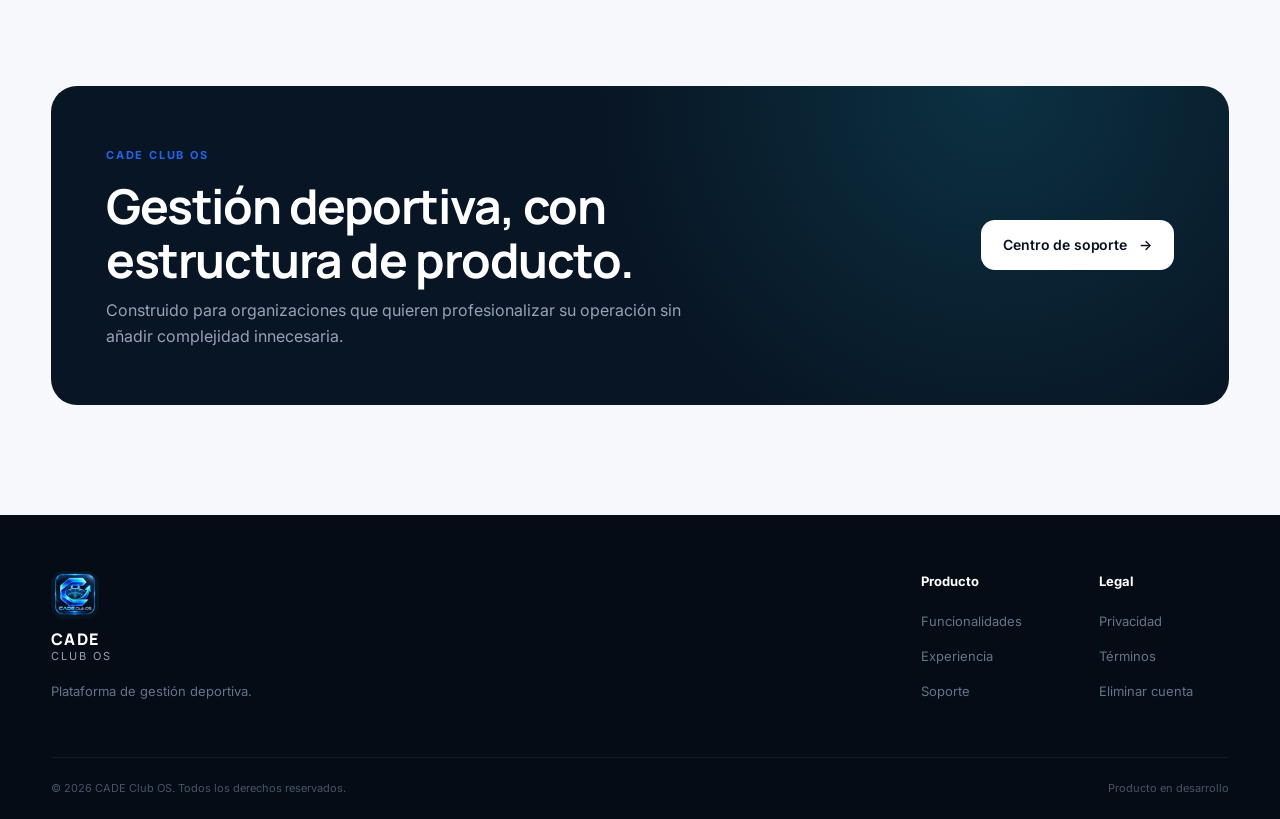
==== commit ce2a1d17: "Prepare website for GitHub Pages" ====
--- a/index.html
+++ b/index.html
@@ -14,6 +14,27 @@
 
   <meta name="theme-color" content="#07111F">
 
+  <!-- CADE Club OS — Browser Identity -->
+  <link
+    rel="icon"
+    type="image/webp"
+    href="assets/images/cade-logo-original.webp"
+  >
+
+  <link
+    rel="shortcut icon"
+    type="image/webp"
+    href="assets/images/cade-logo-original.webp"
+  >
+
+  <link
+    rel="apple-touch-icon"
+    href="assets/images/cade-logo-original.webp"
+  >
+
+  <meta name="application-name" content="CADE Club OS">
+  <meta name="apple-mobile-web-app-title" content="CADE Club OS">
+
   <link rel="preconnect" href="https://fonts.googleapis.com">
   <link rel="preconnect" href="https://fonts.gstatic.com" crossorigin>
 
@@ -23,6 +44,21 @@
   >
 
   <link rel="stylesheet" href="assets/css/styles.css">
+
+  <!-- CADE — SEO & SOCIAL -->
+  <meta name="robots" content="index, follow">
+  <meta name="author" content="CADE Club OS">
+  <meta name="format-detection" content="telephone=no">
+
+  <meta property="og:type" content="website">
+  <meta property="og:site_name" content="CADE Club OS">
+  <meta property="og:title" content="CADE Club OS | Gestión deportiva profesional">
+  <meta property="og:description" content="CADE Club OS centraliza la gestión deportiva, administrativa y competitiva de clubes y organizaciones deportivas.">
+
+  <meta name="twitter:card" content="summary">
+  <meta name="twitter:title" content="CADE Club OS | Gestión deportiva profesional">
+  <meta name="twitter:description" content="CADE Club OS centraliza la gestión deportiva, administrativa y competitiva de clubes y organizaciones deportivas.">
+
 </head>
 
 <body>
--- a/assets/css/styles.css
+++ b/assets/css/styles.css
@@ -1839,3 +1839,110 @@
   flex-direction: column;
 }
 
+
+/* =========================================================
+   CADE — FOOTER SPACING REFINEMENT
+   ========================================================= */
+
+.footer {
+  padding-top: 56px;
+}
+
+.footer-inner {
+  display: grid;
+  grid-template-columns: minmax(280px, 1.2fr) minmax(320px, .8fr);
+  gap: 64px;
+  align-items: start;
+  padding-bottom: 42px;
+}
+
+.footer-brand {
+  display: flex;
+  flex-direction: column;
+  align-items: flex-start;
+}
+
+.footer-brand-link {
+  margin-bottom: 22px;
+}
+
+.footer-brand > p {
+  margin: 0;
+  max-width: 460px;
+
+  line-height: 1.65;
+  color: #CBD5E1;
+}
+
+.footer-links {
+  display: grid;
+  grid-template-columns: repeat(2, minmax(130px, 1fr));
+  gap: 48px;
+}
+
+.footer-links > div {
+  display: flex;
+  flex-direction: column;
+  gap: 14px;
+}
+
+.footer-links strong {
+  margin-bottom: 6px;
+}
+
+.footer-bottom {
+  padding-top: 22px;
+  padding-bottom: 22px;
+}
+
+/* TABLET */
+
+@media (max-width: 900px) {
+
+  .footer-inner {
+    grid-template-columns: 1fr;
+    gap: 42px;
+  }
+
+  .footer-links {
+    max-width: 460px;
+  }
+
+}
+
+/* MOBILE */
+
+@media (max-width: 600px) {
+
+  .footer {
+    padding-top: 42px;
+  }
+
+  .footer-inner {
+    gap: 36px;
+    padding-bottom: 34px;
+  }
+
+  .footer-brand-link {
+    margin-bottom: 18px;
+  }
+
+  .footer-brand > p {
+    line-height: 1.6;
+  }
+
+  .footer-links {
+    grid-template-columns: repeat(2, 1fr);
+    gap: 28px;
+  }
+
+  .footer-links > div {
+    gap: 13px;
+  }
+
+  .footer-bottom {
+    padding-top: 18px;
+    padding-bottom: 22px;
+  }
+
+}
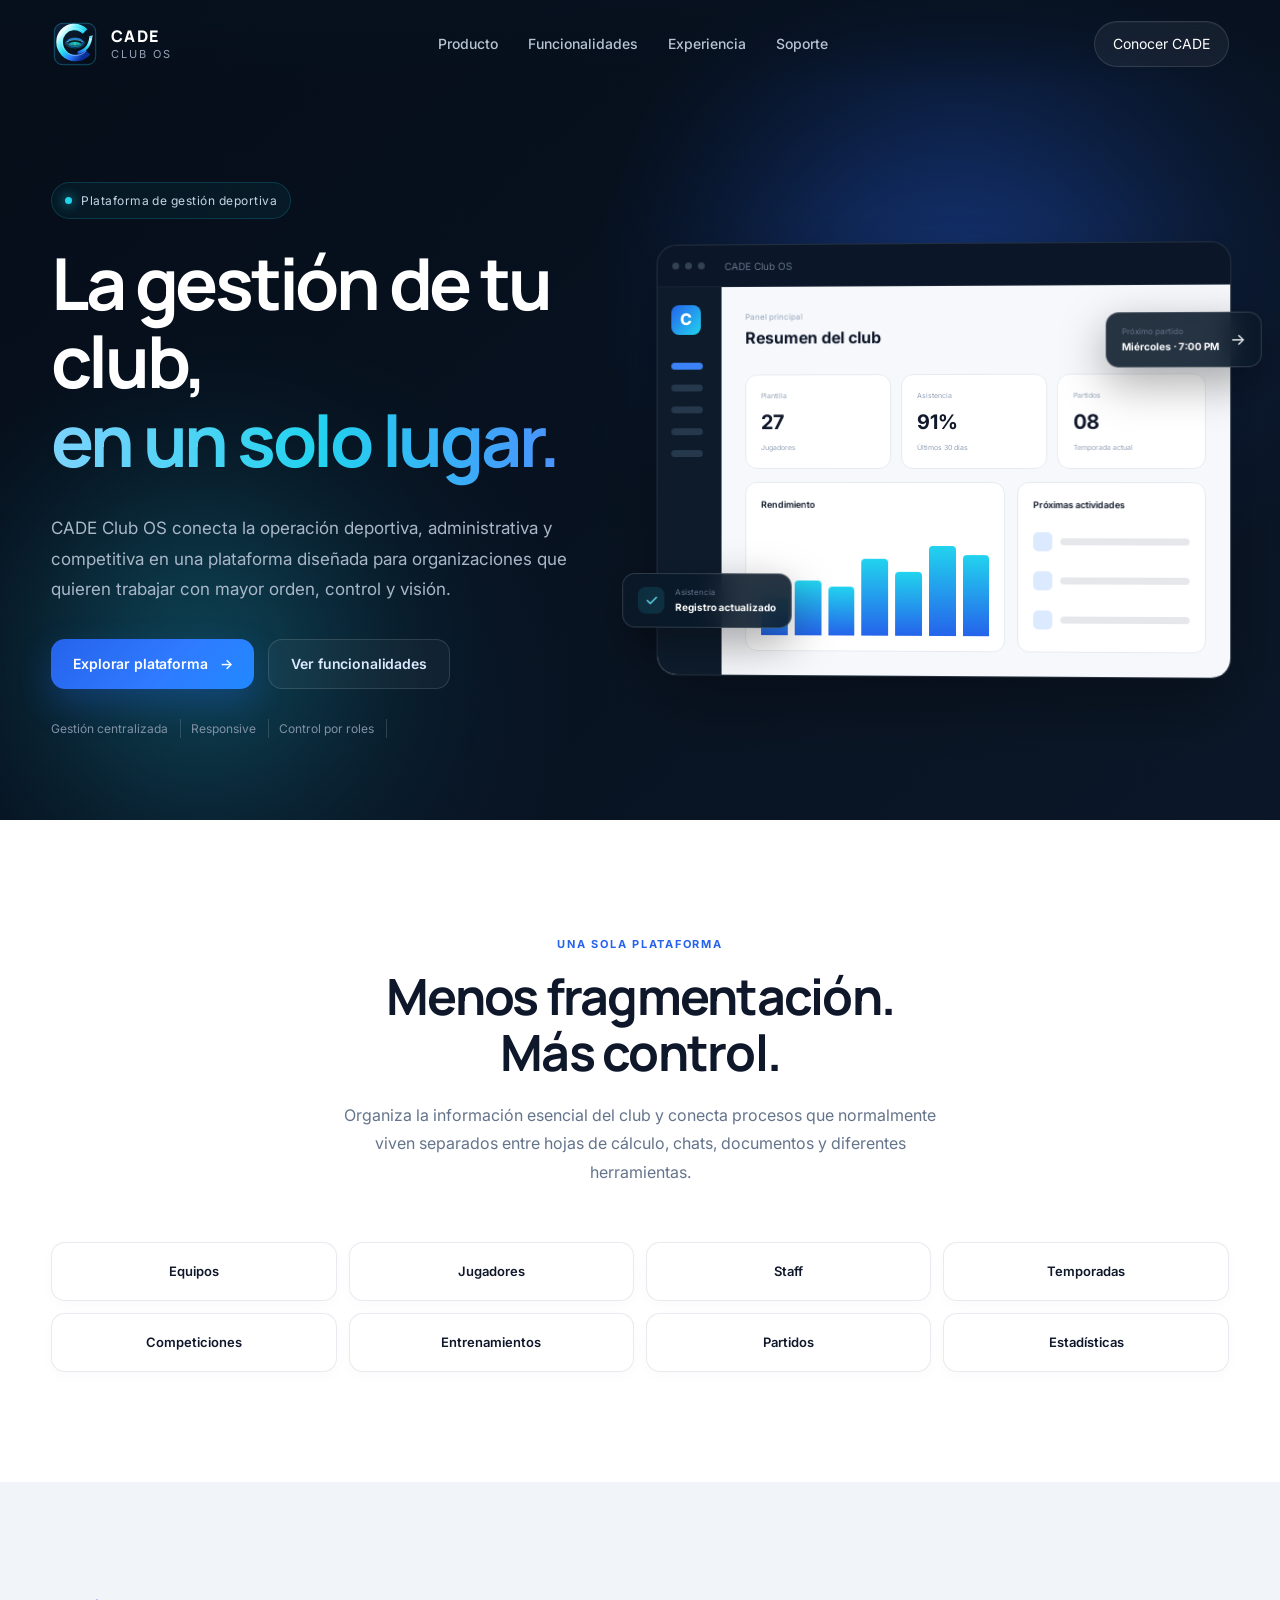
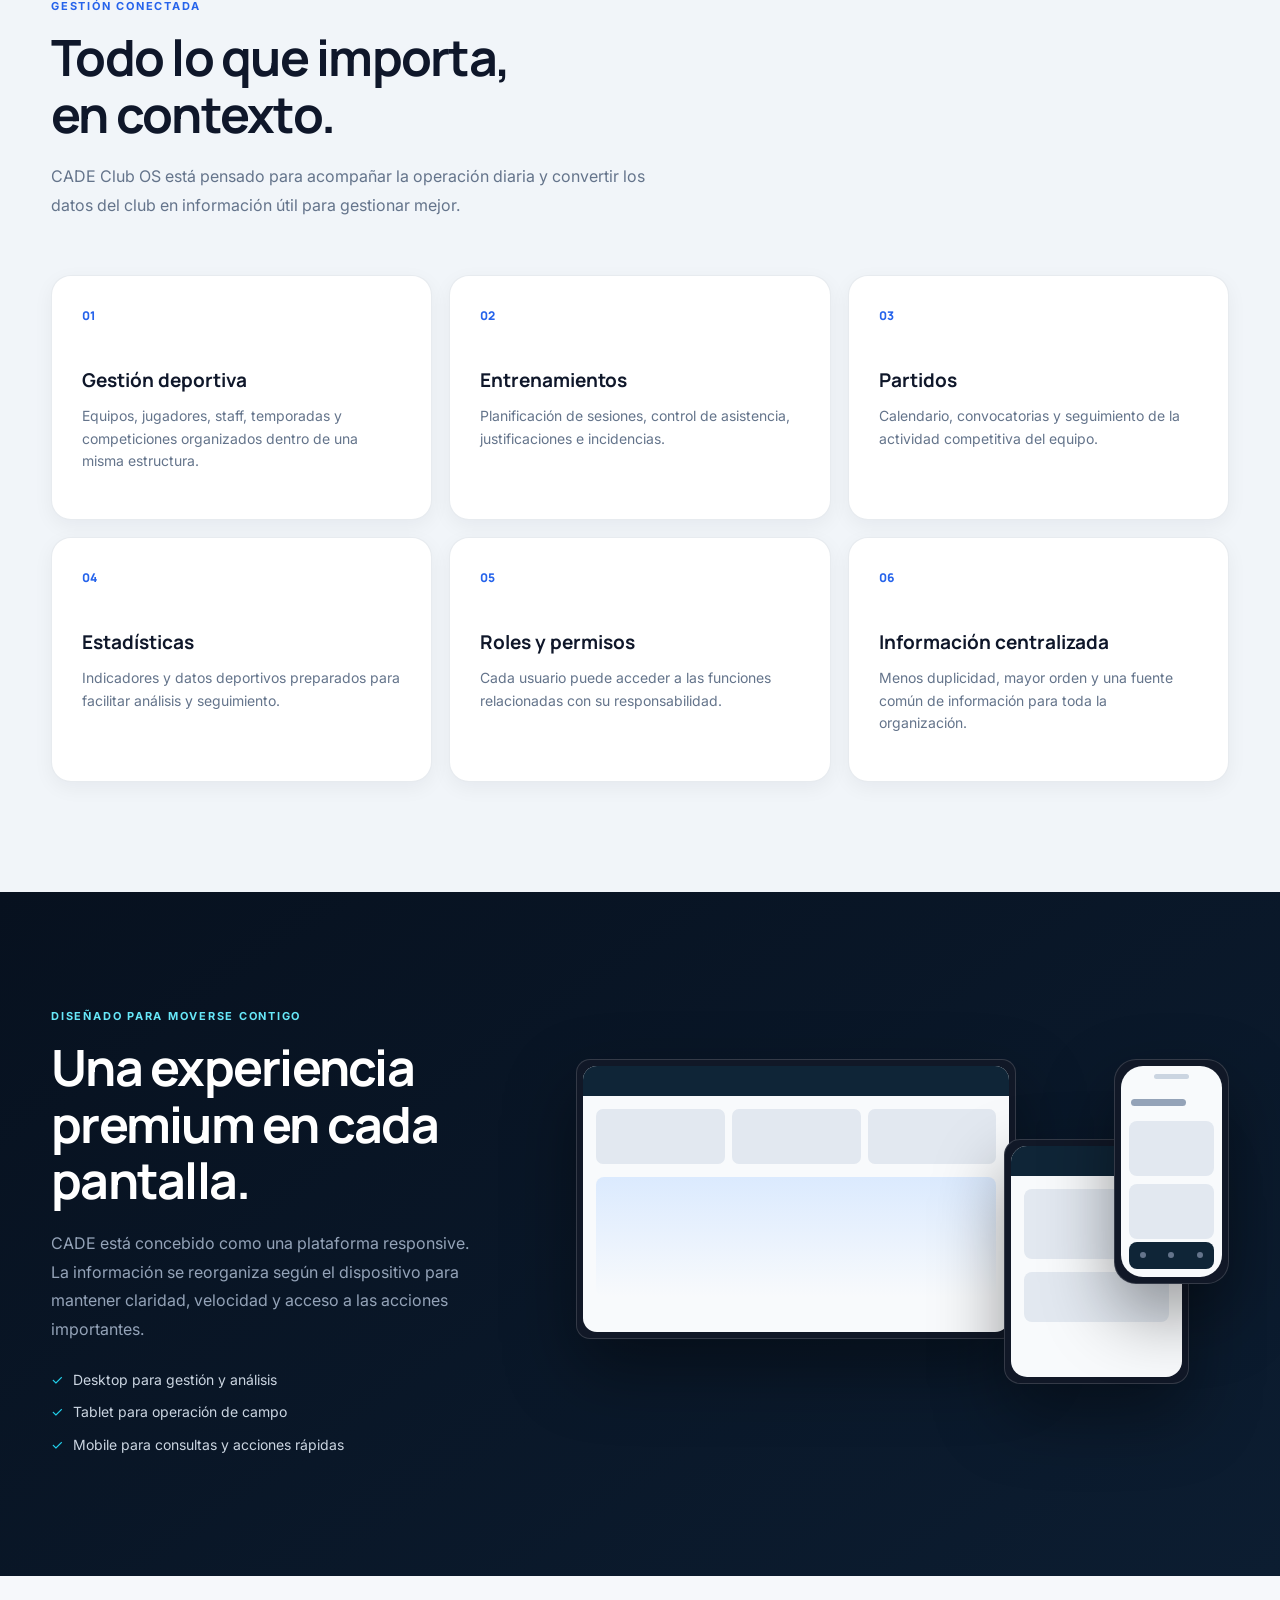
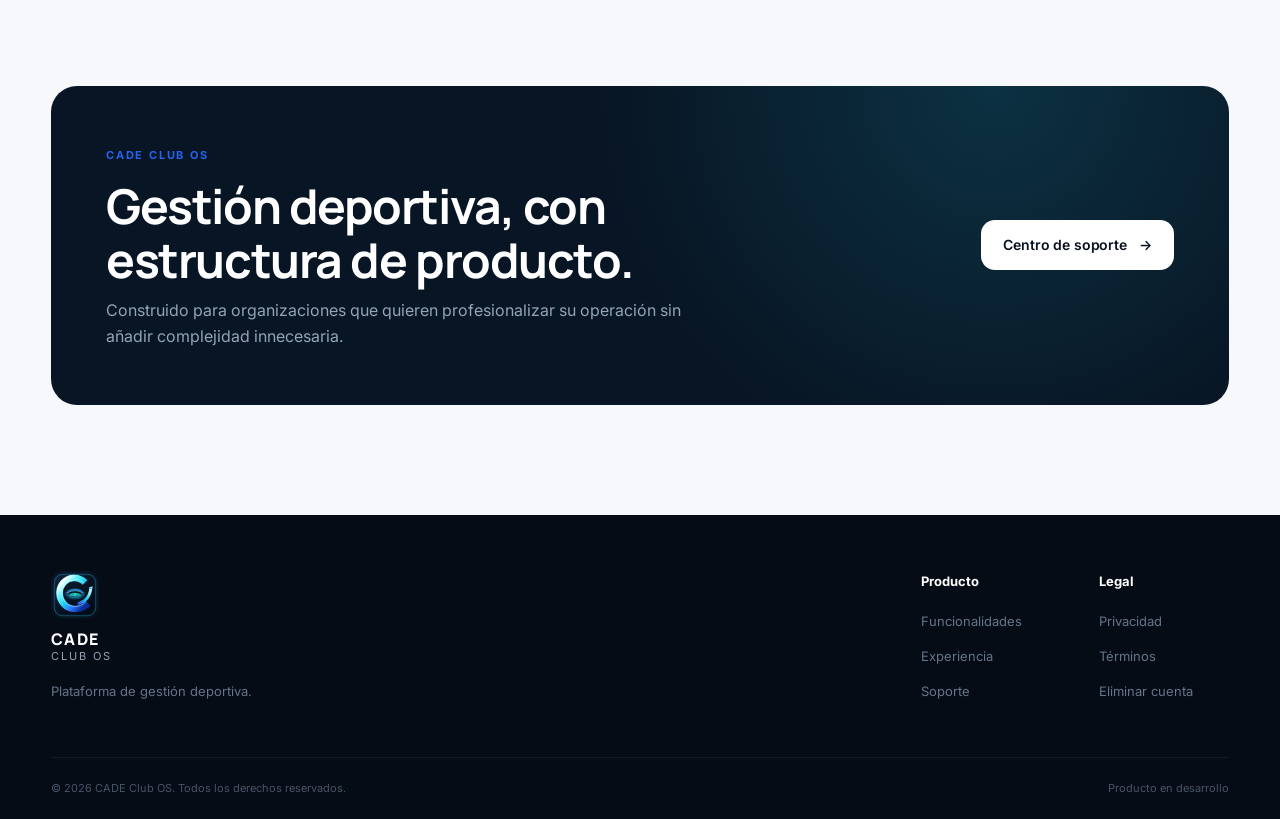
==== commit 9609afb3: "Integrate CADE vector symbol and favicon" ====
--- a/index.html
+++ b/index.html
@@ -18,18 +18,18 @@
   <link
     rel="icon"
     type="image/webp"
-    href="assets/images/cade-logo-original.webp"
+    href="assets/images/cade-favicon-v2.svg"
   >
 
   <link
     rel="shortcut icon"
     type="image/webp"
-    href="assets/images/cade-logo-original.webp"
+    href="assets/images/cade-favicon-v2.svg"
   >
 
   <link
     rel="apple-touch-icon"
-    href="assets/images/cade-logo-original.webp"
+    href="assets/images/cade-favicon-v2.svg"
   >
 
   <meta name="application-name" content="CADE Club OS">
@@ -59,6 +59,9 @@
   <meta name="twitter:title" content="CADE Club OS | Gestión deportiva profesional">
   <meta name="twitter:description" content="CADE Club OS centraliza la gestión deportiva, administrativa y competitiva de clubes y organizaciones deportivas.">
 
+  <link rel="canonical" href="https://felixmarin-byte.github.io/cade-club-os-website/">
+  <meta property="og:url" content="https://felixmarin-byte.github.io/cade-club-os-website/">
+
 </head>
 
 <body>
@@ -67,7 +70,7 @@
   <div class="container navbar">
 
     <a href="index.html" class="brand">
-      <div class="brand-icon"><img src="assets/images/cade-logo-original.webp" alt=""></div>
+      <div class="brand-icon"><img src="assets/images/cade-symbol-v2.svg" alt=""></div>
 
       <div class="brand-text">
         <strong>CADE</strong>
@@ -534,7 +537,7 @@
 
       <a href="index.html" class="brand footer-brand">
 
-        <div class="brand-icon"><img src="assets/images/cade-logo-original.webp" alt=""></div>
+        <div class="brand-icon"><img src="assets/images/cade-symbol-v2.svg" alt=""></div>
 
         <div class="brand-text">
           <strong>CADE</strong>
